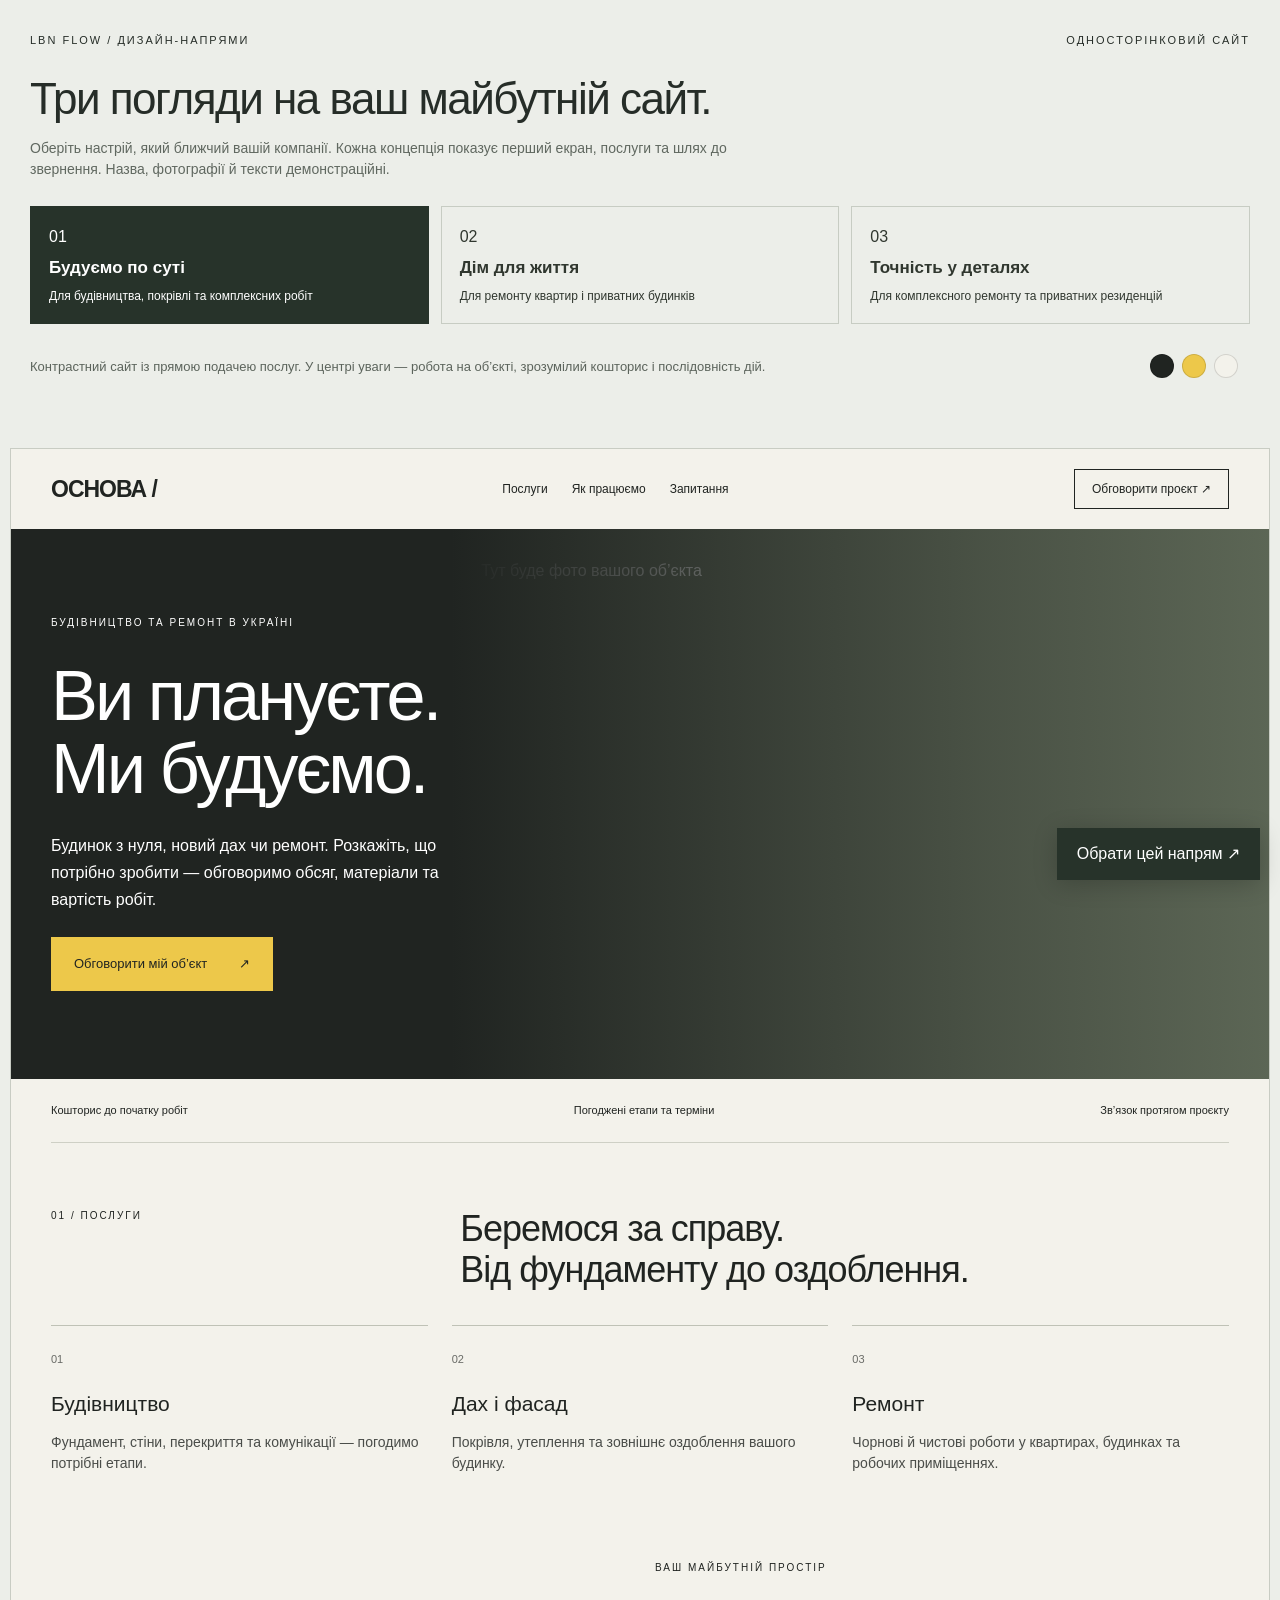
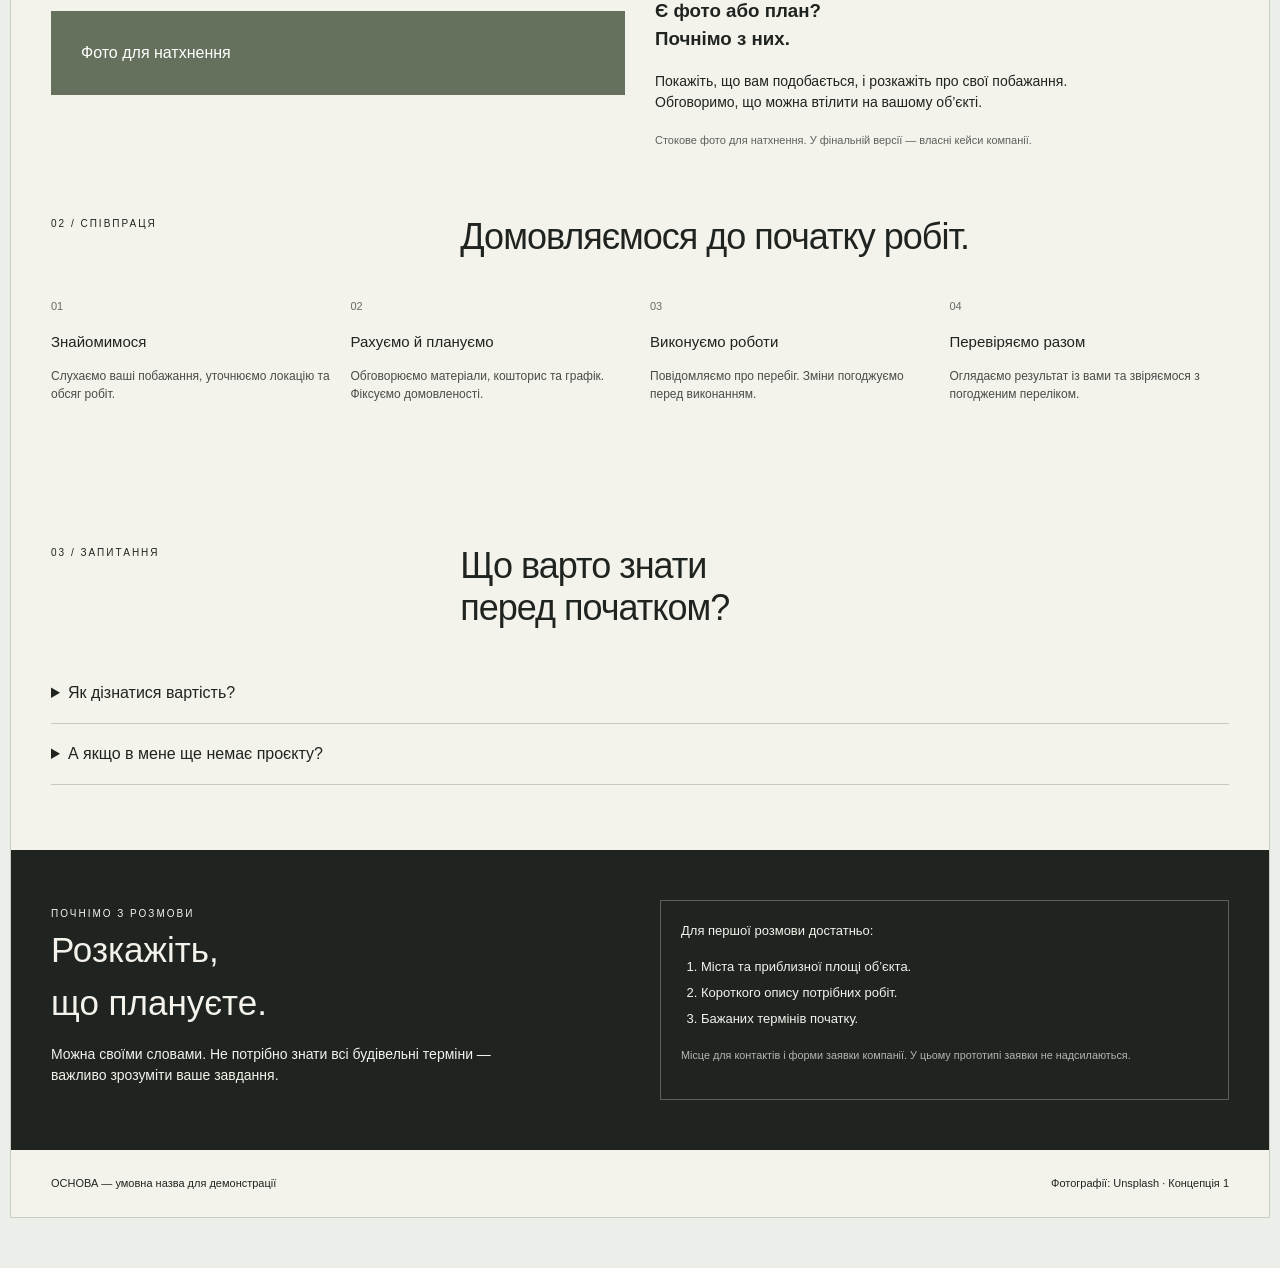
==== construction-ua/concepts.html @ 75f7f76c "Add three client-facing interactive construction landing concepts" ====
<!doctype html><html lang="uk"><head><meta charset="utf-8"><meta name="viewport" content="width=device-width,initial-scale=1"><meta name="robots" content="noindex,nofollow"><title>Три концепції будівельного сайту — LBN Flow</title><style>*{box-sizing:border-box}body{margin:0;font:16px/1.5 Arial,sans-serif;color:#262d28;background:#eceee9}button,input,textarea{font:inherit}button,a{touch-action:manipulation}a{color:inherit;text-decoration:none}button{cursor:pointer}button:focus-visible,a:focus-visible,summary:focus-visible{outline:3px solid #b18b27;outline-offset:5px}[hidden]{display:none!important}.studio{max-width:1320px;margin:auto;padding:32px 30px 24px}.studio-top{display:flex;justify-content:space-between;font-size:11px;letter-spacing:2px;text-transform:uppercase}.studio h1{font-size:clamp(28px,4vw,44px);line-height:1.15;letter-spacing:-1.5px;margin:25px 0 12px;font-weight:500}.studio>p{max-width:700px;color:#606860;font-size:14px}.tabs{display:grid;grid-template-columns:repeat(3,1fr);gap:12px;margin-top:26px}.tabs button{text-align:left;border:1px solid #c7ccc3;background:transparent;padding:18px;color:#30372f}.tabs button[aria-pressed=true]{background:#27332a;color:white;border-color:#27332a}.tabs strong{display:block;margin:6px 0;font-size:17px}.tabs small{display:block;font-size:12px}.concept-info{display:grid;grid-template-columns:1fr 100px;align-items:center;gap:25px;margin:20px 0;font-size:13px;color:#5c645c}.swatches{display:flex;gap:8px}.swatches i{width:24px;height:24px;border-radius:50%;border:1px solid #0002}.viewer{margin:0 auto 50px;max-width:1260px;border:1px solid #c8ccc3}.site{--bg:#f3f2eb;--fg:#202421;--ac:#edc84a;background:var(--bg);color:var(--fg)}.site.warm{--bg:#f4efe6;--fg:#292d28;--ac:#746e50}.site.premium{--bg:#eae7df;--fg:#333b36;--ac:#93816b}.inner{width:calc(100% - 80px);margin:auto}.nav{min-height:80px;display:flex;justify-content:space-between;align-items:center;gap:20px}.brand{font-weight:800;font-size:23px;letter-spacing:-1px}.nav-links{display:flex;gap:24px;font-size:12px}.small-cta{border:1px solid currentColor;padding:10px 17px;font-size:12px}.hero{position:relative;overflow:hidden;min-height:550px}.hero img{width:100%;height:100%;object-fit:cover}.photo{background:#65705d}.hero-image{position:absolute;inset:0}.hero-content{position:relative;z-index:1;padding:80px 0}.label{font-size:10px;letter-spacing:2px;text-transform:uppercase}.hero h2{font-size:clamp(42px,5.5vw,76px);line-height:1.04;letter-spacing:-3px;font-weight:500;margin:26px 0}.hero p{font-size:16px;max-width:410px;margin:24px 0;line-height:1.7}.cta{display:inline-flex;align-items:center;justify-content:space-between;gap:32px;padding:17px 23px;font-size:13px;background:var(--ac);color:var(--fg);border:none}.bold .hero{background:#202421;color:white}.bold .hero-image{left:35%}.bold .hero-image:after{content:"";position:absolute;inset:0;background:linear-gradient(90deg,#202421 0%,#20242166 65%,#20242122)}.bold .cta{color:#202421}.bold .hero-content{max-width:620px;margin-left:40px}.warm .hero{display:grid;grid-template-columns:1fr 1fr;gap:35px;margin:20px 40px 40px;min-height:500px}.warm .hero-image{position:relative;grid-column:2;grid-row:1;border-radius:180px 180px 4px 4px;overflow:hidden}.warm .hero-content{grid-column:1;grid-row:1;padding:45px 0}.warm .hero-content.inner{width:100%}.warm .cta{color:white;border-radius:4px}.warm .hero h2{font-family:Georgia,serif;font-weight:400;letter-spacing:-2px}.premium .hero{margin:0 25px;min-height:580px;color:#fff;background:#333b36}.premium .hero-image:after{content:"";position:absolute;inset:0;background:linear-gradient(90deg,#19261ee6,#19261e33)}.premium .hero-content{padding-top:105px}.premium .hero h2{font-family:Georgia,serif;font-weight:400;font-size:clamp(40px,5vw,66px);letter-spacing:-2px}.premium .cta{background:#ede9df;color:#333b36}.trust{display:flex;gap:25px;justify-content:space-between;font-size:11px;padding:23px 0;border-bottom:1px solid #83897955}.section{padding:65px 0}.section-head{display:grid;grid-template-columns:1fr 2fr;gap:25px;margin-bottom:35px}.section h3{font-size:36px;font-weight:500;line-height:1.15;letter-spacing:-1px;margin:0}.warm .section h3,.premium .section h3{font-family:Georgia,serif}.cards{display:grid;grid-template-columns:repeat(3,1fr);gap:24px}.card{border-top:1px solid #83897977;padding-top:20px}.card small{font-size:11px;opacity:.65}.card h4{font-weight:500;font-size:21px;margin:18px 0 12px}.card p{font-size:14px;opacity:.8;margin:0}.warm .card{background:#e8e4d9;border:none;padding:24px;border-radius:6px}.work{display:grid;grid-template-columns:1fr 1fr;gap:30px;align-items:center;padding-top:15px}.work img{width:100%;height:310px;object-fit:cover}.work p{font-size:14px;max-width:420px}.work small{font-size:11px;opacity:.7}.steps{display:grid;grid-template-columns:repeat(4,1fr);gap:20px;margin-top:35px}.steps h4{font-size:15px;font-weight:500;margin:14px 0}.steps p{font-size:12px;opacity:.8}.step-num{font-size:11px;opacity:.65}details{border-bottom:1px solid #83897966;padding:18px 0}summary{cursor:pointer;font-size:16px}details p{font-size:14px;max-width:760px}.contact{background:var(--fg);color:var(--bg);padding:50px 40px;display:grid;grid-template-columns:1fr 1fr;gap:40px}.contact h3{font-size:35px;margin:0 0 15px;font-weight:500}.contact p{font-size:14px;max-width:450px}.brief{padding:20px;border:1px solid #ffffff44;font-size:13px}.brief ol{padding-left:20px;line-height:2}.brief small{opacity:.7}.foot{padding:25px 0;display:flex;justify-content:space-between;font-size:11px}.chosen{position:fixed;bottom:20px;right:20px;background:#27332a;color:white;border:0;padding:14px 20px;box-shadow:0 4px 24px #0003;z-index:4}.selection-status{padding:0 30px 15px;margin:auto;max-width:1320px;font-size:13px}.fallback-label{display:none;padding:30px;color:white}.photo.failed .fallback-label{display:block}.photo.failed img{display:none}@media(max-width:700px){.studio{padding:22px 18px}.tabs{grid-template-columns:1fr}.tabs button{padding:12px 15px}.tabs small{display:none}.concept-info{grid-template-columns:1fr}.viewer{margin:0 10px 90px}.inner{width:calc(100% - 36px)}.nav{min-height:68px}.nav-links{display:none}.small-cta{font-size:10px;padding:8px}.hero{min-height:520px}.hero h2{font-size:46px;letter-spacing:-2px}.hero-content{padding:55px 0}.bold .hero-content{margin-left:18px;max-width:calc(100% - 36px)}.bold .hero-image{left:0}.bold .hero-image:after{background:#202421b8}.warm .hero{display:flex;flex-direction:column;margin:15px 18px 25px;gap:15px}.warm .hero-content{padding:20px 0}.warm .hero-image{height:300px;order:2;border-radius:100px 100px 4px 4px}.premium .hero{margin:0 10px;min-height:530px}.premium .hero-content{padding:65px 0}.premium .hero h2{font-size:43px}.trust{flex-wrap:wrap;gap:12px}.section{padding:45px 0}.section-head{grid-template-columns:1fr;gap:15px}.section h3{font-size:31px}.cards{grid-template-columns:1fr}.work{grid-template-columns:1fr}.work img{height:240px}.steps{grid-template-columns:1fr 1fr}.contact{grid-template-columns:1fr;padding:35px 18px;gap:18px}.foot{gap:12px;flex-direction:column}.chosen{font-size:12px;bottom:12px;right:12px}}@media(prefers-reduced-motion:no-preference){html{scroll-behavior:smooth}}</style></head><body><header class="studio"><div class="studio-top"><span>LBN FLOW / Дизайн-напрями</span><span>Односторінковий сайт</span></div><h1>Три погляди на ваш майбутній сайт.</h1><p>Оберіть настрій, який ближчий вашій компанії. Кожна концепція показує перший екран, послуги та шлях до звернення. Назва, фотографії й тексти демонстраційні.</p><div class="tabs" role="group" aria-label="Вибір дизайн-концепції"><button type="button" data-concept="bold" aria-controls="concept-bold" aria-pressed="true"><span>01</span><strong>Будуємо по суті</strong><small>Для будівництва, покрівлі та комплексних робіт</small></button><button type="button" data-concept="warm" aria-controls="concept-warm" aria-pressed="false"><span>02</span><strong>Дім для життя</strong><small>Для ремонту квартир і приватних будинків</small></button><button type="button" data-concept="premium" aria-controls="concept-premium" aria-pressed="false"><span>03</span><strong>Точність у деталях</strong><small>Для комплексного ремонту та приватних резиденцій</small></button></div><div class="concept-info"><p id="direction">Контрастний сайт із прямою подачею послуг. У центрі уваги — робота на об’єкті, зрозумілий кошторис і послідовність дій.</p><div class="swatches" id="swatches" aria-label="Кольорова палітра"><i style="background:#202421" title="#202421"></i><i style="background:#edc84a" title="#edc84a"></i><i style="background:#f3f2eb" title="#f3f2eb"></i></div></div></header><p id="selection-status" class="selection-status" role="status"></p><main class="viewer"><article class="site bold" id="concept-bold"  aria-label="Будуємо по суті">
<div class="inner nav"><a href="#concept-bold" class="brand">ОСНОВА<span aria-hidden="true"> /</span></a><nav class="nav-links" aria-label="Розділи концепції 1"><a href="#bold-services">Послуги</a><a href="#bold-approach">Як працюємо</a><a href="#bold-faq">Запитання</a></nav><a class="small-cta" href="#bold-contact">Обговорити проєкт ↗</a></div>
<div class="hero"><div class="hero-image photo"><img src="https://images.unsplash.com/photo-1504307651254-35680f356dfd?auto=format&amp;fit=crop&amp;w=1500&amp;q=85" alt="Будівельні роботи на об’єкті" fetchpriority="high" width="1500" height="1000"><span class="fallback-label">Тут буде фото вашого об’єкта</span></div><div class="hero-content inner"><span class="label">Будівництво та ремонт в Україні</span><h2>Ви плануєте.<br>Ми будуємо.</h2><p>Будинок з нуля, новий дах чи ремонт. Розкажіть, що потрібно зробити — обговоримо обсяг, матеріали та вартість робіт.</p><a class="cta" href="#bold-contact">Обговорити мій об’єкт <span>↗</span></a></div></div>
<div class="inner"><div class="trust"><span>Кошторис до початку робіт</span><span>Погоджені етапи та терміни</span><span>Зв’язок протягом проєкту</span></div>
<section class="section" id="bold-services"><div class="section-head"><span class="label">01 / Послуги</span><h3>Беремося за справу.<br>Від фундаменту до оздоблення.</h3></div><div class="cards"><article class="card"><small>01</small><h4>Будівництво</h4><p>Фундамент, стіни, перекриття та комунікації — погодимо потрібні етапи.</p></article><article class="card"><small>02</small><h4>Дах і фасад</h4><p>Покрівля, утеплення та зовнішнє оздоблення вашого будинку.</p></article><article class="card"><small>03</small><h4>Ремонт</h4><p>Чорнові й чистові роботи у квартирах, будинках та робочих приміщеннях.</p></article></div></section>
<div class="work"><div class="photo"><img loading="lazy" src="https://images.unsplash.com/photo-1600210492486-724fe5c67fb0?auto=format&amp;fit=crop&amp;w=900&amp;q=80" width="900" height="600" alt="Приклад житлового простору для натхнення"><span class="fallback-label">Фото для натхнення</span></div><div><span class="label">Ваш майбутній простір</span><h3>Є фото або план?<br>Почнімо з них.</h3><p>Покажіть, що вам подобається, і розкажіть про свої побажання. Обговоримо, що можна втілити на вашому об’єкті.</p><small>Стокове фото для натхнення. У фінальній версії — власні кейси компанії.</small></div></div>
<section class="section" id="bold-approach"><div class="section-head"><span class="label">02 / Співпраця</span><h3>Домовляємося до початку робіт.</h3></div><div class="steps"><div><span class="step-num">01</span><h4>Знайомимося</h4><p>Слухаємо ваші побажання, уточнюємо локацію та обсяг робіт.</p></div><div><span class="step-num">02</span><h4>Рахуємо й плануємо</h4><p>Обговорюємо матеріали, кошторис та графік. Фіксуємо домовленості.</p></div><div><span class="step-num">03</span><h4>Виконуємо роботи</h4><p>Повідомляємо про перебіг. Зміни погоджуємо перед виконанням.</p></div><div><span class="step-num">04</span><h4>Перевіряємо разом</h4><p>Оглядаємо результат із вами та звіряємося з погодженим переліком.</p></div></div></section>
<section class="section" id="bold-faq"><div class="section-head"><span class="label">03 / Запитання</span><h3>Що варто знати<br>перед початком?</h3></div><details><summary>Як дізнатися вартість?</summary><p>Розкажіть про об’єкт, площу та завдання. Уточнимо деталі й підготуємо перелік робіт для розрахунку. Точна вартість залежить від обсягів і матеріалів.</p></details><details><summary>А якщо в мене ще немає проєкту?</summary><p>Почнемо з вашої ідеї. З’ясуємо, які вихідні дані потрібні та які кроки варто зробити до початку робіт.</p></details></section></div>
<section class="contact" id="bold-contact"><div><span class="label">Почнімо з розмови</span><h3>Розкажіть,<br>що плануєте.</h3><p>Можна своїми словами. Не потрібно знати всі будівельні терміни — важливо зрозуміти ваше завдання.</p></div><div class="brief">Для першої розмови достатньо:<ol><li>Міста та приблизної площі об’єкта.</li><li>Короткого опису потрібних робіт.</li><li>Бажаних термінів початку.</li></ol><small>Місце для контактів і форми заявки компанії. У цьому прототипі заявки не надсилаються.</small></div></section><div class="inner foot"><span>ОСНОВА — умовна назва для демонстрації</span><span>Фотографії: Unsplash · Концепція 1</span></div></article><article class="site warm" id="concept-warm" hidden aria-label="Дім для життя">
<div class="inner nav"><a href="#concept-warm" class="brand">ОСНОВА<span aria-hidden="true"> /</span></a><nav class="nav-links" aria-label="Розділи концепції 2"><a href="#warm-services">Послуги</a><a href="#warm-approach">Як працюємо</a><a href="#warm-faq">Запитання</a></nav><a class="small-cta" href="#warm-contact">Обговорити проєкт ↗</a></div>
<div class="hero"><div class="hero-image photo"><img src="https://images.unsplash.com/photo-1600210492486-724fe5c67fb0?auto=format&amp;fit=crop&amp;w=1500&amp;q=85" alt="Світла вітальня з природними матеріалами" loading="lazy" width="1500" height="1000"><span class="fallback-label">Тут буде фото вашого об’єкта</span></div><div class="hero-content inner"><span class="label">Будуємо та оновлюємо ваш дім</span><h2>Вдома має<br>бути добре.</h2><p>Кухня для довгих розмов. Вітальня для всієї родини. Допоможемо зробити ремонт, який підходить саме вашому життю.</p><a class="cta" href="#warm-contact">Розповісти про свій задум <span>↗</span></a></div></div>
<div class="inner"><div class="trust"><span>Кошторис до початку робіт</span><span>Погоджені етапи та терміни</span><span>Зв’язок протягом проєкту</span></div>
<section class="section" id="warm-services"><div class="section-head"><span class="label">01 / Послуги</span><h3>Що хочеться<br>змінити у вас?</h3></div><div class="cards"><article class="card"><small>01</small><h4>Ремонт квартири</h4><p>Від порожніх стін до оздоблення. Разом визначимо, що потрібно вашій оселі.</p></article><article class="card"><small>02</small><h4>Оновлення будинку</h4><p>Зробимо простір зручнішим: від окремої кімнати до комплексного ремонту.</p></article><article class="card"><small>03</small><h4>Оздоблення</h4><p>Стіни, підлога та деталі, які щодня бачите й відчуваєте вдома.</p></article></div></section>
<div class="work"><div class="photo"><img loading="lazy" src="https://images.unsplash.com/photo-1600596542815-ffad4c1539a9?auto=format&amp;fit=crop&amp;w=900&amp;q=80" width="900" height="600" alt="Приклад житлового простору для натхнення"><span class="fallback-label">Фото для натхнення</span></div><div><span class="label">Ваш майбутній простір</span><h3>Дім, у якому<br>зручно саме вам.</h3><p>Покажіть, що вам подобається, і розкажіть про свої побажання. Обговоримо, що можна втілити на вашому об’єкті.</p><small>Стокове фото для натхнення. У фінальній версії — власні кейси компанії.</small></div></div>
<section class="section" id="warm-approach"><div class="section-head"><span class="label">02 / Співпраця</span><h3>Будемо поруч на кожному етапі.</h3></div><div class="steps"><div><span class="step-num">01</span><h4>Знайомимося</h4><p>Слухаємо ваші побажання, уточнюємо локацію та обсяг робіт.</p></div><div><span class="step-num">02</span><h4>Рахуємо й плануємо</h4><p>Обговорюємо матеріали, кошторис та графік. Фіксуємо домовленості.</p></div><div><span class="step-num">03</span><h4>Виконуємо роботи</h4><p>Повідомляємо про перебіг. Зміни погоджуємо перед виконанням.</p></div><div><span class="step-num">04</span><h4>Перевіряємо разом</h4><p>Оглядаємо результат із вами та звіряємося з погодженим переліком.</p></div></div></section>
<section class="section" id="warm-faq"><div class="section-head"><span class="label">03 / Запитання</span><h3>Що варто знати<br>перед початком?</h3></div><details><summary>Як дізнатися вартість?</summary><p>Розкажіть про об’єкт, площу та завдання. Уточнимо деталі й підготуємо перелік робіт для розрахунку. Точна вартість залежить від обсягів і матеріалів.</p></details><details><summary>А якщо в мене ще немає проєкту?</summary><p>Почнемо з вашої ідеї. З’ясуємо, які вихідні дані потрібні та які кроки варто зробити до початку робіт.</p></details></section></div>
<section class="contact" id="warm-contact"><div><span class="label">Почнімо з розмови</span><h3>Розкажіть,<br>що плануєте.</h3><p>Можна своїми словами. Не потрібно знати всі будівельні терміни — важливо зрозуміти ваше завдання.</p></div><div class="brief">Для першої розмови достатньо:<ol><li>Міста та приблизної площі об’єкта.</li><li>Короткого опису потрібних робіт.</li><li>Бажаних термінів початку.</li></ol><small>Місце для контактів і форми заявки компанії. У цьому прототипі заявки не надсилаються.</small></div></section><div class="inner foot"><span>ОСНОВА — умовна назва для демонстрації</span><span>Фотографії: Unsplash · Концепція 2</span></div></article><article class="site premium" id="concept-premium" hidden aria-label="Точність у деталях">
<div class="inner nav"><a href="#concept-premium" class="brand">ОСНОВА<span aria-hidden="true"> /</span></a><nav class="nav-links" aria-label="Розділи концепції 3"><a href="#premium-services">Послуги</a><a href="#premium-approach">Як працюємо</a><a href="#premium-faq">Запитання</a></nav><a class="small-cta" href="#premium-contact">Обговорити проєкт ↗</a></div>
<div class="hero"><div class="hero-image photo"><img src="https://images.unsplash.com/photo-1600596542815-ffad4c1539a9?auto=format&amp;fit=crop&amp;w=1500&amp;q=85" alt="Сучасний приватний будинок із великими вікнами" loading="lazy" width="1500" height="1000"><span class="fallback-label">Тут буде фото вашого об’єкта</span></div><div class="hero-content inner"><span class="label">Будівництво · Ремонт · Реалізація</span><h2>Продумано.<br>До останньої деталі.</h2><p>Втілюємо ваш проєкт у матеріалах, пропорціях і деталях. Починаємо з уважної розмови та чіткого плану виконання.</p><a class="cta" href="#premium-contact">Обговорити реалізацію <span>↗</span></a></div></div>
<div class="inner"><div class="trust"><span>Кошторис до початку робіт</span><span>Погоджені етапи та терміни</span><span>Зв’язок протягом проєкту</span></div>
<section class="section" id="premium-services"><div class="section-head"><span class="label">01 / Послуги</span><h3>Від креслення<br>до вашого простору.</h3></div><div class="cards"><article class="card"><small>01</small><h4>Приватні будинки</h4><p>Реалізація проєкту з погодженими етапами та вимогами до виконання.</p></article><article class="card"><small>02</small><h4>Комплексний ремонт</h4><p>Інженерні й оздоблювальні роботи як частини одного продуманого плану.</p></article><article class="card"><small>03</small><h4>Робота з деталями</h4><p>Примикання, фактури й монтаж — приділяємо увагу тому, що формує результат.</p></article></div></section>
<div class="work"><div class="photo"><img loading="lazy" src="https://images.unsplash.com/photo-1600210492486-724fe5c67fb0?auto=format&amp;fit=crop&amp;w=900&amp;q=80" width="900" height="600" alt="Приклад житлового простору для натхнення"><span class="fallback-label">Фото для натхнення</span></div><div><span class="label">Ваш майбутній простір</span><h3>Важливий не лише вигляд.<br>А й виконання.</h3><p>Покажіть, що вам подобається, і розкажіть про свої побажання. Обговоримо, що можна втілити на вашому об’єкті.</p><small>Стокове фото для натхнення. У фінальній версії — власні кейси компанії.</small></div></div>
<section class="section" id="premium-approach"><div class="section-head"><span class="label">02 / Співпраця</span><h3>Якість — у тому, як виконана робота.</h3></div><div class="steps"><div><span class="step-num">01</span><h4>Знайомимося</h4><p>Слухаємо ваші побажання, уточнюємо локацію та обсяг робіт.</p></div><div><span class="step-num">02</span><h4>Рахуємо й плануємо</h4><p>Обговорюємо матеріали, кошторис та графік. Фіксуємо домовленості.</p></div><div><span class="step-num">03</span><h4>Виконуємо роботи</h4><p>Повідомляємо про перебіг. Зміни погоджуємо перед виконанням.</p></div><div><span class="step-num">04</span><h4>Перевіряємо разом</h4><p>Оглядаємо результат із вами та звіряємося з погодженим переліком.</p></div></div></section>
<section class="section" id="premium-faq"><div class="section-head"><span class="label">03 / Запитання</span><h3>Що варто знати<br>перед початком?</h3></div><details><summary>Як дізнатися вартість?</summary><p>Розкажіть про об’єкт, площу та завдання. Уточнимо деталі й підготуємо перелік робіт для розрахунку. Точна вартість залежить від обсягів і матеріалів.</p></details><details><summary>А якщо в мене ще немає проєкту?</summary><p>Почнемо з вашої ідеї. З’ясуємо, які вихідні дані потрібні та які кроки варто зробити до початку робіт.</p></details></section></div>
<section class="contact" id="premium-contact"><div><span class="label">Почнімо з розмови</span><h3>Розкажіть,<br>що плануєте.</h3><p>Можна своїми словами. Не потрібно знати всі будівельні терміни — важливо зрозуміти ваше завдання.</p></div><div class="brief">Для першої розмови достатньо:<ol><li>Міста та приблизної площі об’єкта.</li><li>Короткого опису потрібних робіт.</li><li>Бажаних термінів початку.</li></ol><small>Місце для контактів і форми заявки компанії. У цьому прототипі заявки не надсилаються.</small></div></section><div class="inner foot"><span>ОСНОВА — умовна назва для демонстрації</span><span>Фотографії: Unsplash · Концепція 3</span></div></article></main><button type="button" id="choose" class="chosen">Обрати цей напрям ↗</button><noscript><p>Увімкніть JavaScript, щоб переглянути всі три напрями. Без нього доступний перший.</p></noscript><script>const concepts=[{"id":"bold","name":"Будуємо по суті","kind":"Для будівництва, покрівлі та комплексних робіт","desc":"Контрастний сайт із прямою подачею послуг. У центрі уваги — робота на об’єкті, зрозумілий кошторис і послідовність дій.","label":"Будівництво та ремонт в Україні","title":"Ви плануєте.<br>Ми будуємо.","copy":"Будинок з нуля, новий дах чи ремонт. Розкажіть, що потрібно зробити — обговоримо обсяг, матеріали та вартість робіт.","cta":"Обговорити мій об’єкт","photo":"photo-1504307651254-35680f356dfd","alt":"Будівельні роботи на об’єкті","section":"Беремося за справу.<br>Від фундаменту до оздоблення.","why":"Домовляємося до початку робіт.","colors":["#202421","#edc84a","#f3f2eb"],"cards":[["Будівництво","Фундамент, стіни, перекриття та комунікації — погодимо потрібні етапи."],["Дах і фасад","Покрівля, утеплення та зовнішнє оздоблення вашого будинку."],["Ремонт","Чорнові й чистові роботи у квартирах, будинках та робочих приміщеннях."]]},{"id":"warm","name":"Дім для життя","kind":"Для ремонту квартир і приватних будинків","desc":"Теплий, відкритий стиль. Допомагає почати розмову з людьми, які хочуть зробити ремонт і поки не знають, з чого почати.","label":"Будуємо та оновлюємо ваш дім","title":"Вдома має<br>бути добре.","copy":"Кухня для довгих розмов. Вітальня для всієї родини. Допоможемо зробити ремонт, який підходить саме вашому життю.","cta":"Розповісти про свій задум","photo":"photo-1600210492486-724fe5c67fb0","alt":"Світла вітальня з природними матеріалами","section":"Що хочеться<br>змінити у вас?","why":"Будемо поруч на кожному етапі.","colors":["#f4efe6","#746e50","#292d28"],"cards":[["Ремонт квартири","Від порожніх стін до оздоблення. Разом визначимо, що потрібно вашій оселі."],["Оновлення будинку","Зробимо простір зручнішим: від окремої кімнати до комплексного ремонту."],["Оздоблення","Стіни, підлога та деталі, які щодня бачите й відчуваєте вдома."]]},{"id":"premium","name":"Точність у деталях","kind":"Для комплексного ремонту та приватних резиденцій","desc":"Стриманий стиль із великою типографікою та акцентом на фотографіях. Потребує якісних знімків власних об’єктів і детального портфоліо.","label":"Будівництво · Ремонт · Реалізація","title":"Продумано.<br>До останньої деталі.","copy":"Втілюємо ваш проєкт у матеріалах, пропорціях і деталях. Починаємо з уважної розмови та чіткого плану виконання.","cta":"Обговорити реалізацію","photo":"photo-1600596542815-ffad4c1539a9","alt":"Сучасний приватний будинок із великими вікнами","section":"Від креслення<br>до вашого простору.","why":"Якість — у тому, як виконана робота.","colors":["#eae7df","#333b36","#93816b"],"cards":[["Приватні будинки","Реалізація проєкту з погодженими етапами та вимогами до виконання."],["Комплексний ремонт","Інженерні й оздоблювальні роботи як частини одного продуманого плану."],["Робота з деталями","Примикання, фактури й монтаж — приділяємо увагу тому, що формує результат."]]}];let active='bold';const buttons=document.querySelectorAll('[data-concept]');function show(id){const c=concepts.find(c=>c.id===id);if(!c)return;active=id;document.querySelectorAll('.site').forEach(el=>el.hidden=el.id!=='concept-'+id);buttons.forEach(b=>b.setAttribute('aria-pressed',String(b.dataset.concept===id)));document.querySelector('#direction').textContent=c.desc;document.querySelector('#swatches').replaceChildren(...c.colors.map(color=>{const el=document.createElement('i');el.style.background=color;el.title=color;return el}));document.querySelector('#selection-status').textContent='';}buttons.forEach(b=>b.addEventListener('click',()=>{show(b.dataset.concept);history.replaceState(null,'','#view-'+active)}));if(location.hash.startsWith('#view-'))show(location.hash.slice(6));document.querySelector('#choose').addEventListener('click',async()=>{const c=concepts.find(c=>c.id===active);const message='Мені ближча концепція «'+c.name+'». Давайте розвивати цей напрям.';const status=document.querySelector('#selection-status');try{await navigator.clipboard.writeText(message);status.textContent='Скопійовано: '+message+' Надішліть це повідомлення дизайнеру.'}catch{status.textContent=message+' Скопіюйте й надішліть це повідомлення дизайнеру.'}status.scrollIntoView({block:'center'});});document.querySelectorAll('.photo img').forEach(img=>{const fail=()=>img.parentElement.classList.add('failed');img.addEventListener('error',fail);if(img.complete&&!img.naturalWidth)fail()});</script></body></html>
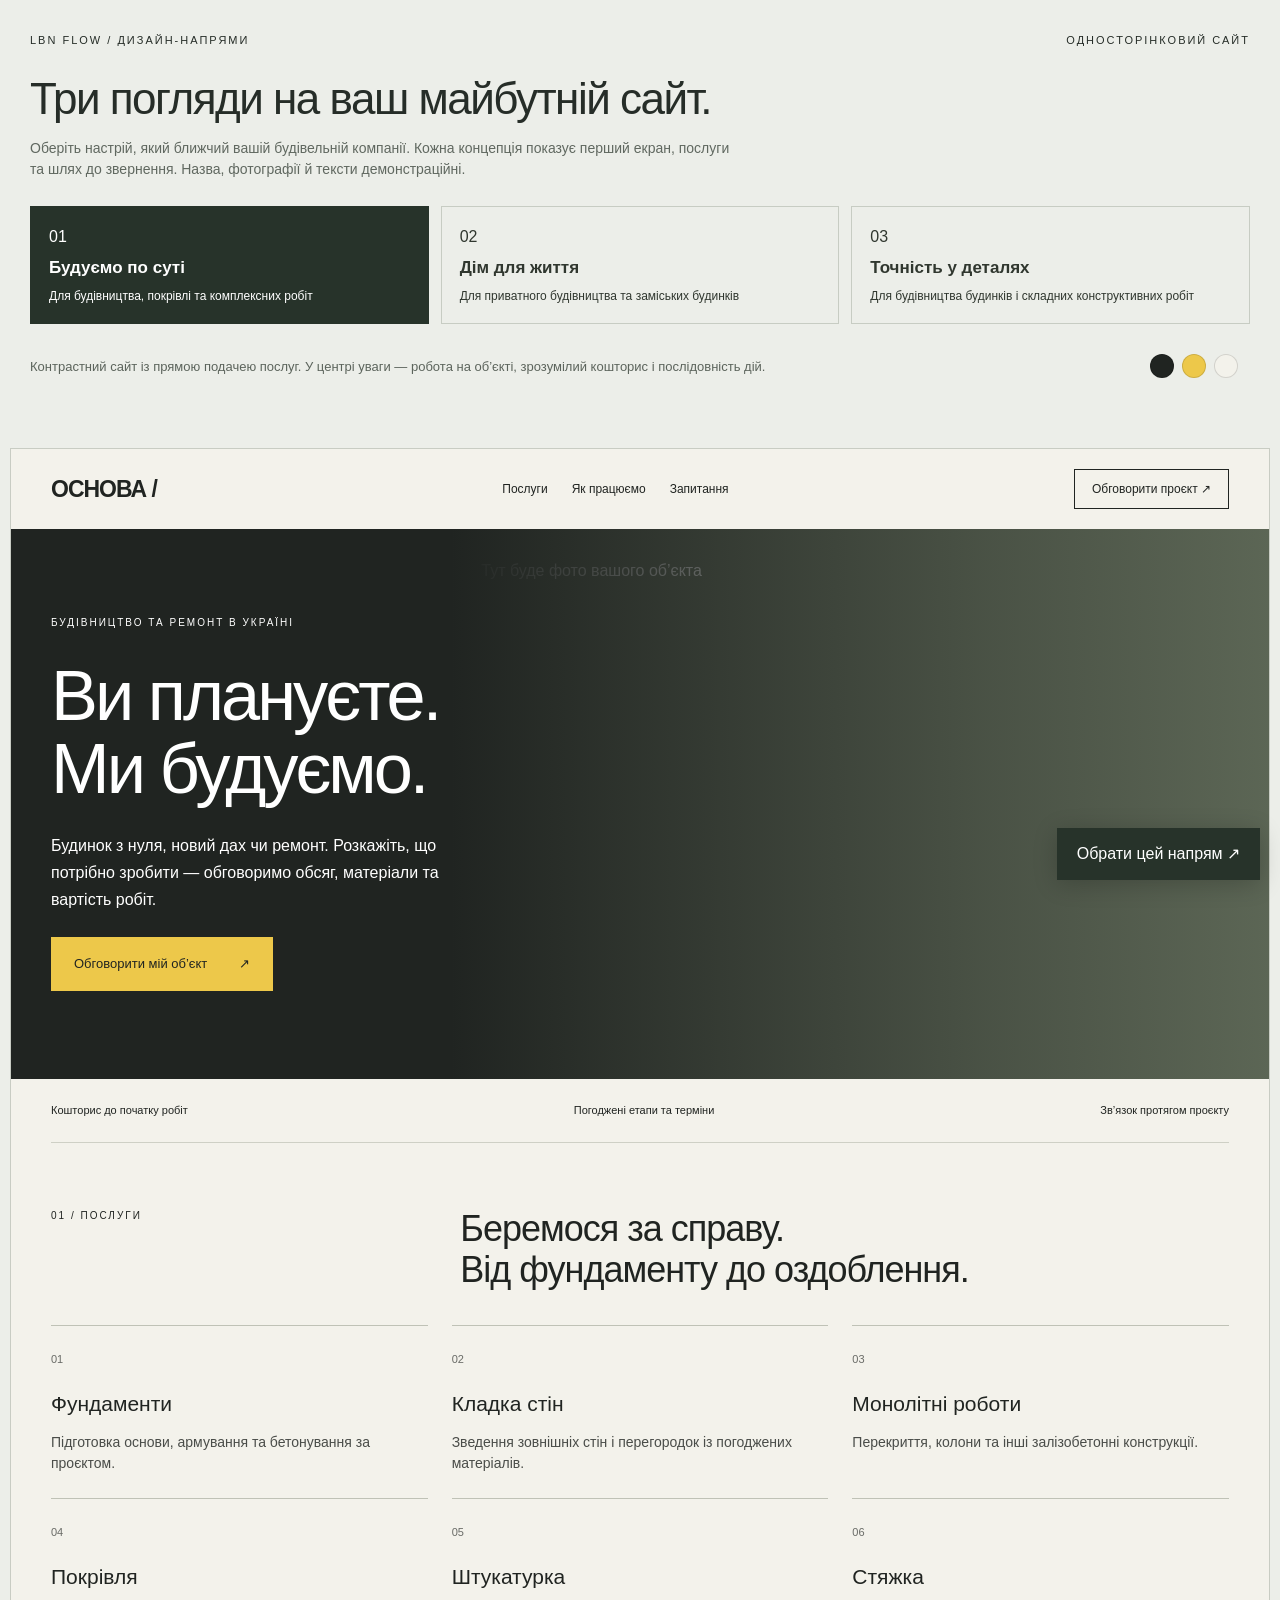
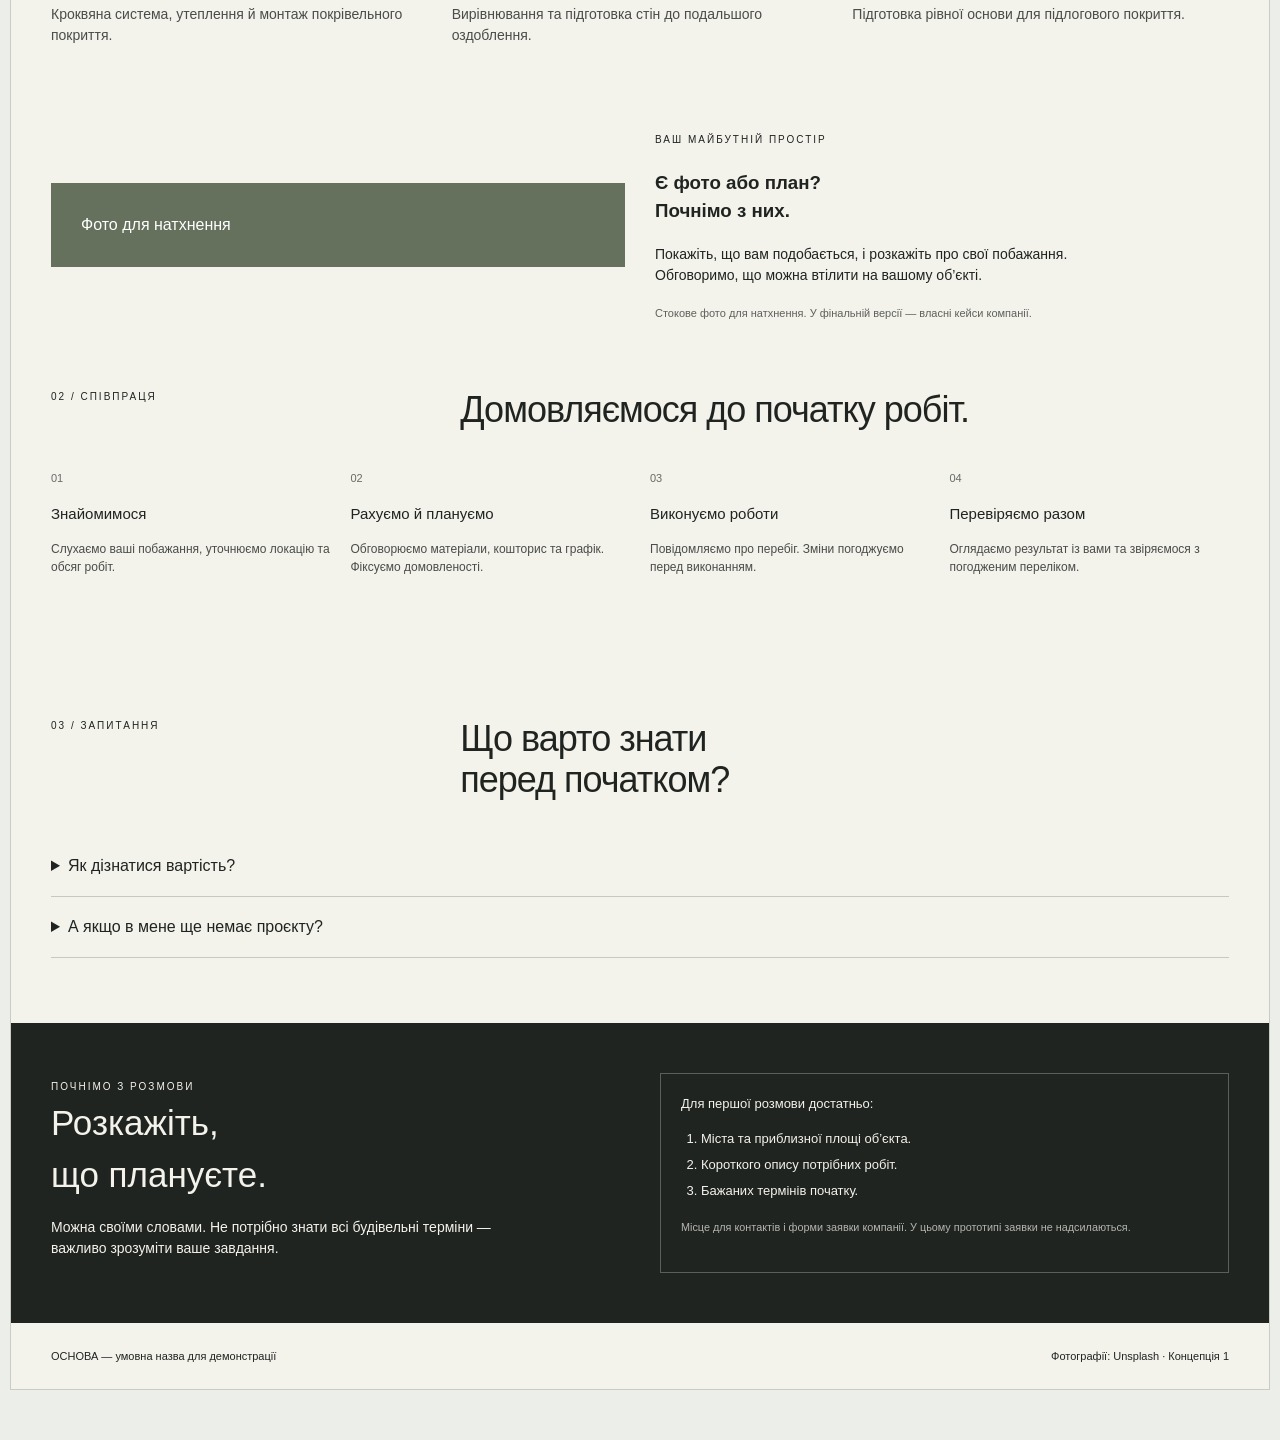
==== commit 7fd7d36f: "Align client concepts with StroyTeam screenshot and six construction services" ====
--- a/construction-ua/concepts.html
+++ b/construction-ua/concepts.html
@@ -1,25 +1,25 @@
-<!doctype html><html lang="uk"><head><meta charset="utf-8"><meta name="viewport" content="width=device-width,initial-scale=1"><meta name="robots" content="noindex,nofollow"><title>Три концепції будівельного сайту — LBN Flow</title><style>*{box-sizing:border-box}body{margin:0;font:16px/1.5 Arial,sans-serif;color:#262d28;background:#eceee9}button,input,textarea{font:inherit}button,a{touch-action:manipulation}a{color:inherit;text-decoration:none}button{cursor:pointer}button:focus-visible,a:focus-visible,summary:focus-visible{outline:3px solid #b18b27;outline-offset:5px}[hidden]{display:none!important}.studio{max-width:1320px;margin:auto;padding:32px 30px 24px}.studio-top{display:flex;justify-content:space-between;font-size:11px;letter-spacing:2px;text-transform:uppercase}.studio h1{font-size:clamp(28px,4vw,44px);line-height:1.15;letter-spacing:-1.5px;margin:25px 0 12px;font-weight:500}.studio>p{max-width:700px;color:#606860;font-size:14px}.tabs{display:grid;grid-template-columns:repeat(3,1fr);gap:12px;margin-top:26px}.tabs button{text-align:left;border:1px solid #c7ccc3;background:transparent;padding:18px;color:#30372f}.tabs button[aria-pressed=true]{background:#27332a;color:white;border-color:#27332a}.tabs strong{display:block;margin:6px 0;font-size:17px}.tabs small{display:block;font-size:12px}.concept-info{display:grid;grid-template-columns:1fr 100px;align-items:center;gap:25px;margin:20px 0;font-size:13px;color:#5c645c}.swatches{display:flex;gap:8px}.swatches i{width:24px;height:24px;border-radius:50%;border:1px solid #0002}.viewer{margin:0 auto 50px;max-width:1260px;border:1px solid #c8ccc3}.site{--bg:#f3f2eb;--fg:#202421;--ac:#edc84a;background:var(--bg);color:var(--fg)}.site.warm{--bg:#f4efe6;--fg:#292d28;--ac:#746e50}.site.premium{--bg:#eae7df;--fg:#333b36;--ac:#93816b}.inner{width:calc(100% - 80px);margin:auto}.nav{min-height:80px;display:flex;justify-content:space-between;align-items:center;gap:20px}.brand{font-weight:800;font-size:23px;letter-spacing:-1px}.nav-links{display:flex;gap:24px;font-size:12px}.small-cta{border:1px solid currentColor;padding:10px 17px;font-size:12px}.hero{position:relative;overflow:hidden;min-height:550px}.hero img{width:100%;height:100%;object-fit:cover}.photo{background:#65705d}.hero-image{position:absolute;inset:0}.hero-content{position:relative;z-index:1;padding:80px 0}.label{font-size:10px;letter-spacing:2px;text-transform:uppercase}.hero h2{font-size:clamp(42px,5.5vw,76px);line-height:1.04;letter-spacing:-3px;font-weight:500;margin:26px 0}.hero p{font-size:16px;max-width:410px;margin:24px 0;line-height:1.7}.cta{display:inline-flex;align-items:center;justify-content:space-between;gap:32px;padding:17px 23px;font-size:13px;background:var(--ac);color:var(--fg);border:none}.bold .hero{background:#202421;color:white}.bold .hero-image{left:35%}.bold .hero-image:after{content:"";position:absolute;inset:0;background:linear-gradient(90deg,#202421 0%,#20242166 65%,#20242122)}.bold .cta{color:#202421}.bold .hero-content{max-width:620px;margin-left:40px}.warm .hero{display:grid;grid-template-columns:1fr 1fr;gap:35px;margin:20px 40px 40px;min-height:500px}.warm .hero-image{position:relative;grid-column:2;grid-row:1;border-radius:180px 180px 4px 4px;overflow:hidden}.warm .hero-content{grid-column:1;grid-row:1;padding:45px 0}.warm .hero-content.inner{width:100%}.warm .cta{color:white;border-radius:4px}.warm .hero h2{font-family:Georgia,serif;font-weight:400;letter-spacing:-2px}.premium .hero{margin:0 25px;min-height:580px;color:#fff;background:#333b36}.premium .hero-image:after{content:"";position:absolute;inset:0;background:linear-gradient(90deg,#19261ee6,#19261e33)}.premium .hero-content{padding-top:105px}.premium .hero h2{font-family:Georgia,serif;font-weight:400;font-size:clamp(40px,5vw,66px);letter-spacing:-2px}.premium .cta{background:#ede9df;color:#333b36}.trust{display:flex;gap:25px;justify-content:space-between;font-size:11px;padding:23px 0;border-bottom:1px solid #83897955}.section{padding:65px 0}.section-head{display:grid;grid-template-columns:1fr 2fr;gap:25px;margin-bottom:35px}.section h3{font-size:36px;font-weight:500;line-height:1.15;letter-spacing:-1px;margin:0}.warm .section h3,.premium .section h3{font-family:Georgia,serif}.cards{display:grid;grid-template-columns:repeat(3,1fr);gap:24px}.card{border-top:1px solid #83897977;padding-top:20px}.card small{font-size:11px;opacity:.65}.card h4{font-weight:500;font-size:21px;margin:18px 0 12px}.card p{font-size:14px;opacity:.8;margin:0}.warm .card{background:#e8e4d9;border:none;padding:24px;border-radius:6px}.work{display:grid;grid-template-columns:1fr 1fr;gap:30px;align-items:center;padding-top:15px}.work img{width:100%;height:310px;object-fit:cover}.work p{font-size:14px;max-width:420px}.work small{font-size:11px;opacity:.7}.steps{display:grid;grid-template-columns:repeat(4,1fr);gap:20px;margin-top:35px}.steps h4{font-size:15px;font-weight:500;margin:14px 0}.steps p{font-size:12px;opacity:.8}.step-num{font-size:11px;opacity:.65}details{border-bottom:1px solid #83897966;padding:18px 0}summary{cursor:pointer;font-size:16px}details p{font-size:14px;max-width:760px}.contact{background:var(--fg);color:var(--bg);padding:50px 40px;display:grid;grid-template-columns:1fr 1fr;gap:40px}.contact h3{font-size:35px;margin:0 0 15px;font-weight:500}.contact p{font-size:14px;max-width:450px}.brief{padding:20px;border:1px solid #ffffff44;font-size:13px}.brief ol{padding-left:20px;line-height:2}.brief small{opacity:.7}.foot{padding:25px 0;display:flex;justify-content:space-between;font-size:11px}.chosen{position:fixed;bottom:20px;right:20px;background:#27332a;color:white;border:0;padding:14px 20px;box-shadow:0 4px 24px #0003;z-index:4}.selection-status{padding:0 30px 15px;margin:auto;max-width:1320px;font-size:13px}.fallback-label{display:none;padding:30px;color:white}.photo.failed .fallback-label{display:block}.photo.failed img{display:none}@media(max-width:700px){.studio{padding:22px 18px}.tabs{grid-template-columns:1fr}.tabs button{padding:12px 15px}.tabs small{display:none}.concept-info{grid-template-columns:1fr}.viewer{margin:0 10px 90px}.inner{width:calc(100% - 36px)}.nav{min-height:68px}.nav-links{display:none}.small-cta{font-size:10px;padding:8px}.hero{min-height:520px}.hero h2{font-size:46px;letter-spacing:-2px}.hero-content{padding:55px 0}.bold .hero-content{margin-left:18px;max-width:calc(100% - 36px)}.bold .hero-image{left:0}.bold .hero-image:after{background:#202421b8}.warm .hero{display:flex;flex-direction:column;margin:15px 18px 25px;gap:15px}.warm .hero-content{padding:20px 0}.warm .hero-image{height:300px;order:2;border-radius:100px 100px 4px 4px}.premium .hero{margin:0 10px;min-height:530px}.premium .hero-content{padding:65px 0}.premium .hero h2{font-size:43px}.trust{flex-wrap:wrap;gap:12px}.section{padding:45px 0}.section-head{grid-template-columns:1fr;gap:15px}.section h3{font-size:31px}.cards{grid-template-columns:1fr}.work{grid-template-columns:1fr}.work img{height:240px}.steps{grid-template-columns:1fr 1fr}.contact{grid-template-columns:1fr;padding:35px 18px;gap:18px}.foot{gap:12px;flex-direction:column}.chosen{font-size:12px;bottom:12px;right:12px}}@media(prefers-reduced-motion:no-preference){html{scroll-behavior:smooth}}</style></head><body><header class="studio"><div class="studio-top"><span>LBN FLOW / Дизайн-напрями</span><span>Односторінковий сайт</span></div><h1>Три погляди на ваш майбутній сайт.</h1><p>Оберіть настрій, який ближчий вашій компанії. Кожна концепція показує перший екран, послуги та шлях до звернення. Назва, фотографії й тексти демонстраційні.</p><div class="tabs" role="group" aria-label="Вибір дизайн-концепції"><button type="button" data-concept="bold" aria-controls="concept-bold" aria-pressed="true"><span>01</span><strong>Будуємо по суті</strong><small>Для будівництва, покрівлі та комплексних робіт</small></button><button type="button" data-concept="warm" aria-controls="concept-warm" aria-pressed="false"><span>02</span><strong>Дім для життя</strong><small>Для ремонту квартир і приватних будинків</small></button><button type="button" data-concept="premium" aria-controls="concept-premium" aria-pressed="false"><span>03</span><strong>Точність у деталях</strong><small>Для комплексного ремонту та приватних резиденцій</small></button></div><div class="concept-info"><p id="direction">Контрастний сайт із прямою подачею послуг. У центрі уваги — робота на об’єкті, зрозумілий кошторис і послідовність дій.</p><div class="swatches" id="swatches" aria-label="Кольорова палітра"><i style="background:#202421" title="#202421"></i><i style="background:#edc84a" title="#edc84a"></i><i style="background:#f3f2eb" title="#f3f2eb"></i></div></div></header><p id="selection-status" class="selection-status" role="status"></p><main class="viewer"><article class="site bold" id="concept-bold"  aria-label="Будуємо по суті">
+<!doctype html><html lang="uk"><head><meta charset="utf-8"><meta name="viewport" content="width=device-width,initial-scale=1"><meta name="robots" content="noindex,nofollow"><title>Три концепції будівельного сайту — LBN Flow</title><style>*{box-sizing:border-box}body{margin:0;font:16px/1.5 Arial,sans-serif;color:#262d28;background:#eceee9}button,input,textarea{font:inherit}button,a{touch-action:manipulation}a{color:inherit;text-decoration:none}button{cursor:pointer}button:focus-visible,a:focus-visible,summary:focus-visible{outline:3px solid #b18b27;outline-offset:5px}[hidden]{display:none!important}.studio{max-width:1320px;margin:auto;padding:32px 30px 24px}.studio-top{display:flex;justify-content:space-between;font-size:11px;letter-spacing:2px;text-transform:uppercase}.studio h1{font-size:clamp(28px,4vw,44px);line-height:1.15;letter-spacing:-1.5px;margin:25px 0 12px;font-weight:500}.studio>p{max-width:700px;color:#606860;font-size:14px}.tabs{display:grid;grid-template-columns:repeat(3,1fr);gap:12px;margin-top:26px}.tabs button{text-align:left;border:1px solid #c7ccc3;background:transparent;padding:18px;color:#30372f}.tabs button[aria-pressed=true]{background:#27332a;color:white;border-color:#27332a}.tabs strong{display:block;margin:6px 0;font-size:17px}.tabs small{display:block;font-size:12px}.concept-info{display:grid;grid-template-columns:1fr 100px;align-items:center;gap:25px;margin:20px 0;font-size:13px;color:#5c645c}.swatches{display:flex;gap:8px}.swatches i{width:24px;height:24px;border-radius:50%;border:1px solid #0002}.viewer{margin:0 auto 50px;max-width:1260px;border:1px solid #c8ccc3}.site{--bg:#f3f2eb;--fg:#202421;--ac:#edc84a;background:var(--bg);color:var(--fg)}.site.warm{--bg:#f4efe6;--fg:#292d28;--ac:#746e50}.site.premium{--bg:#eae7df;--fg:#333b36;--ac:#93816b}.inner{width:calc(100% - 80px);margin:auto}.nav{min-height:80px;display:flex;justify-content:space-between;align-items:center;gap:20px}.brand{font-weight:800;font-size:23px;letter-spacing:-1px}.nav-links{display:flex;gap:24px;font-size:12px}.small-cta{border:1px solid currentColor;padding:10px 17px;font-size:12px}.hero{position:relative;overflow:hidden;min-height:550px}.hero img{width:100%;height:100%;object-fit:cover}.photo{background:#65705d}.hero-image{position:absolute;inset:0}.hero-content{position:relative;z-index:1;padding:80px 0}.label{font-size:10px;letter-spacing:2px;text-transform:uppercase}.hero h2{font-size:clamp(42px,5.5vw,76px);line-height:1.04;letter-spacing:-3px;font-weight:500;margin:26px 0}.hero p{font-size:16px;max-width:410px;margin:24px 0;line-height:1.7}.cta{display:inline-flex;align-items:center;justify-content:space-between;gap:32px;padding:17px 23px;font-size:13px;background:var(--ac);color:var(--fg);border:none}.bold .hero{background:#202421;color:white}.bold .hero-image{left:35%}.bold .hero-image:after{content:"";position:absolute;inset:0;background:linear-gradient(90deg,#202421 0%,#20242166 65%,#20242122)}.bold .cta{color:#202421}.bold .hero-content{max-width:620px;margin-left:40px}.warm .hero{display:grid;grid-template-columns:1fr 1fr;gap:35px;margin:20px 40px 40px;min-height:500px}.warm .hero-image{position:relative;grid-column:2;grid-row:1;border-radius:180px 180px 4px 4px;overflow:hidden}.warm .hero-content{grid-column:1;grid-row:1;padding:45px 0}.warm .hero-content.inner{width:100%}.warm .cta{color:white;border-radius:4px}.warm .hero h2{font-family:Georgia,serif;font-weight:400;letter-spacing:-2px}.premium .hero{margin:0 25px;min-height:580px;color:#fff;background:#333b36}.premium .hero-image:after{content:"";position:absolute;inset:0;background:linear-gradient(90deg,#19261ee6,#19261e33)}.premium .hero-content{padding-top:105px}.premium .hero h2{font-family:Georgia,serif;font-weight:400;font-size:clamp(40px,5vw,66px);letter-spacing:-2px}.premium .cta{background:#ede9df;color:#333b36}.trust{display:flex;gap:25px;justify-content:space-between;font-size:11px;padding:23px 0;border-bottom:1px solid #83897955}.section{padding:65px 0}.section-head{display:grid;grid-template-columns:1fr 2fr;gap:25px;margin-bottom:35px}.section h3{font-size:36px;font-weight:500;line-height:1.15;letter-spacing:-1px;margin:0}.warm .section h3,.premium .section h3{font-family:Georgia,serif}.cards{display:grid;grid-template-columns:repeat(3,1fr);gap:24px}.card{border-top:1px solid #83897977;padding-top:20px}.card small{font-size:11px;opacity:.65}.card h4{font-weight:500;font-size:21px;margin:18px 0 12px}.card p{font-size:14px;opacity:.8;margin:0}.warm .card{background:#e8e4d9;border:none;padding:24px;border-radius:6px}.work{display:grid;grid-template-columns:1fr 1fr;gap:30px;align-items:center;padding-top:15px}.work img{width:100%;height:310px;object-fit:cover}.work p{font-size:14px;max-width:420px}.work small{font-size:11px;opacity:.7}.steps{display:grid;grid-template-columns:repeat(4,1fr);gap:20px;margin-top:35px}.steps h4{font-size:15px;font-weight:500;margin:14px 0}.steps p{font-size:12px;opacity:.8}.step-num{font-size:11px;opacity:.65}details{border-bottom:1px solid #83897966;padding:18px 0}summary{cursor:pointer;font-size:16px}details p{font-size:14px;max-width:760px}.contact{background:var(--fg);color:var(--bg);padding:50px 40px;display:grid;grid-template-columns:1fr 1fr;gap:40px}.contact h3{font-size:35px;margin:0 0 15px;font-weight:500}.contact p{font-size:14px;max-width:450px}.brief{padding:20px;border:1px solid #ffffff44;font-size:13px}.brief ol{padding-left:20px;line-height:2}.brief small{opacity:.7}.foot{padding:25px 0;display:flex;justify-content:space-between;font-size:11px}.chosen{position:fixed;bottom:20px;right:20px;background:#27332a;color:white;border:0;padding:14px 20px;box-shadow:0 4px 24px #0003;z-index:4}.selection-status{padding:0 30px 15px;margin:auto;max-width:1320px;font-size:13px}.fallback-label{display:none;padding:30px;color:white}.photo.failed .fallback-label{display:block}.photo.failed img{display:none}@media(max-width:700px){.studio{padding:22px 18px}.tabs{grid-template-columns:1fr}.tabs button{padding:12px 15px}.tabs small{display:none}.concept-info{grid-template-columns:1fr}.viewer{margin:0 10px 90px}.inner{width:calc(100% - 36px)}.nav{min-height:68px}.nav-links{display:none}.small-cta{font-size:10px;padding:8px}.hero{min-height:520px}.hero h2{font-size:46px;letter-spacing:-2px}.hero-content{padding:55px 0}.bold .hero-content{margin-left:18px;max-width:calc(100% - 36px)}.bold .hero-image{left:0}.bold .hero-image:after{background:#202421b8}.warm .hero{display:flex;flex-direction:column;margin:15px 18px 25px;gap:15px}.warm .hero-content{padding:20px 0}.warm .hero-image{height:300px;order:2;border-radius:100px 100px 4px 4px}.premium .hero{margin:0 10px;min-height:530px}.premium .hero-content{padding:65px 0}.premium .hero h2{font-size:43px}.trust{flex-wrap:wrap;gap:12px}.section{padding:45px 0}.section-head{grid-template-columns:1fr;gap:15px}.section h3{font-size:31px}.cards{grid-template-columns:1fr}.work{grid-template-columns:1fr}.work img{height:240px}.steps{grid-template-columns:1fr 1fr}.contact{grid-template-columns:1fr;padding:35px 18px;gap:18px}.foot{gap:12px;flex-direction:column}.chosen{font-size:12px;bottom:12px;right:12px}}@media(prefers-reduced-motion:no-preference){html{scroll-behavior:smooth}}</style></head><body><header class="studio"><div class="studio-top"><span>LBN FLOW / Дизайн-напрями</span><span>Односторінковий сайт</span></div><h1>Три погляди на ваш майбутній сайт.</h1><p>Оберіть настрій, який ближчий вашій будівельній компанії. Кожна концепція показує перший екран, послуги та шлях до звернення. Назва, фотографії й тексти демонстраційні.</p><div class="tabs" role="group" aria-label="Вибір дизайн-концепції"><button type="button" data-concept="bold" aria-controls="concept-bold" aria-pressed="true"><span>01</span><strong>Будуємо по суті</strong><small>Для будівництва, покрівлі та комплексних робіт</small></button><button type="button" data-concept="warm" aria-controls="concept-warm" aria-pressed="false"><span>02</span><strong>Дім для життя</strong><small>Для приватного будівництва та заміських будинків</small></button><button type="button" data-concept="premium" aria-controls="concept-premium" aria-pressed="false"><span>03</span><strong>Точність у деталях</strong><small>Для будівництва будинків і складних конструктивних робіт</small></button></div><div class="concept-info"><p id="direction">Контрастний сайт із прямою подачею послуг. У центрі уваги — робота на об’єкті, зрозумілий кошторис і послідовність дій.</p><div class="swatches" id="swatches" aria-label="Кольорова палітра"><i style="background:#202421" title="#202421"></i><i style="background:#edc84a" title="#edc84a"></i><i style="background:#f3f2eb" title="#f3f2eb"></i></div></div></header><p id="selection-status" class="selection-status" role="status"></p><main class="viewer"><article class="site bold" id="concept-bold"  aria-label="Будуємо по суті">
 <div class="inner nav"><a href="#concept-bold" class="brand">ОСНОВА<span aria-hidden="true"> /</span></a><nav class="nav-links" aria-label="Розділи концепції 1"><a href="#bold-services">Послуги</a><a href="#bold-approach">Як працюємо</a><a href="#bold-faq">Запитання</a></nav><a class="small-cta" href="#bold-contact">Обговорити проєкт ↗</a></div>
 <div class="hero"><div class="hero-image photo"><img src="https://images.unsplash.com/photo-1504307651254-35680f356dfd?auto=format&amp;fit=crop&amp;w=1500&amp;q=85" alt="Будівельні роботи на об’єкті" fetchpriority="high" width="1500" height="1000"><span class="fallback-label">Тут буде фото вашого об’єкта</span></div><div class="hero-content inner"><span class="label">Будівництво та ремонт в Україні</span><h2>Ви плануєте.<br>Ми будуємо.</h2><p>Будинок з нуля, новий дах чи ремонт. Розкажіть, що потрібно зробити — обговоримо обсяг, матеріали та вартість робіт.</p><a class="cta" href="#bold-contact">Обговорити мій об’єкт <span>↗</span></a></div></div>
 <div class="inner"><div class="trust"><span>Кошторис до початку робіт</span><span>Погоджені етапи та терміни</span><span>Зв’язок протягом проєкту</span></div>
-<section class="section" id="bold-services"><div class="section-head"><span class="label">01 / Послуги</span><h3>Беремося за справу.<br>Від фундаменту до оздоблення.</h3></div><div class="cards"><article class="card"><small>01</small><h4>Будівництво</h4><p>Фундамент, стіни, перекриття та комунікації — погодимо потрібні етапи.</p></article><article class="card"><small>02</small><h4>Дах і фасад</h4><p>Покрівля, утеплення та зовнішнє оздоблення вашого будинку.</p></article><article class="card"><small>03</small><h4>Ремонт</h4><p>Чорнові й чистові роботи у квартирах, будинках та робочих приміщеннях.</p></article></div></section>
-<div class="work"><div class="photo"><img loading="lazy" src="https://images.unsplash.com/photo-1600210492486-724fe5c67fb0?auto=format&amp;fit=crop&amp;w=900&amp;q=80" width="900" height="600" alt="Приклад житлового простору для натхнення"><span class="fallback-label">Фото для натхнення</span></div><div><span class="label">Ваш майбутній простір</span><h3>Є фото або план?<br>Почнімо з них.</h3><p>Покажіть, що вам подобається, і розкажіть про свої побажання. Обговоримо, що можна втілити на вашому об’єкті.</p><small>Стокове фото для натхнення. У фінальній версії — власні кейси компанії.</small></div></div>
+<section class="section" id="bold-services"><div class="section-head"><span class="label">01 / Послуги</span><h3>Беремося за справу.<br>Від фундаменту до оздоблення.</h3></div><div class="cards"><article class="card"><small>01</small><h4>Фундаменти</h4><p>Підготовка основи, армування та бетонування за проєктом.</p></article><article class="card"><small>02</small><h4>Кладка стін</h4><p>Зведення зовнішніх стін і перегородок із погоджених матеріалів.</p></article><article class="card"><small>03</small><h4>Монолітні роботи</h4><p>Перекриття, колони та інші залізобетонні конструкції.</p></article><article class="card"><small>04</small><h4>Покрівля</h4><p>Кроквяна система, утеплення й монтаж покрівельного покриття.</p></article><article class="card"><small>05</small><h4>Штукатурка</h4><p>Вирівнювання та підготовка стін до подальшого оздоблення.</p></article><article class="card"><small>06</small><h4>Стяжка</h4><p>Підготовка рівної основи для підлогового покриття.</p></article></div></section>
+<div class="work"><div class="photo"><img loading="lazy" src="https://images.unsplash.com/photo-1600596542815-ffad4c1539a9?auto=format&amp;fit=crop&amp;w=900&amp;q=80" width="900" height="600" alt="Приклад житлового простору для натхнення"><span class="fallback-label">Фото для натхнення</span></div><div><span class="label">Ваш майбутній простір</span><h3>Є фото або план?<br>Почнімо з них.</h3><p>Покажіть, що вам подобається, і розкажіть про свої побажання. Обговоримо, що можна втілити на вашому об’єкті.</p><small>Стокове фото для натхнення. У фінальній версії — власні кейси компанії.</small></div></div>
 <section class="section" id="bold-approach"><div class="section-head"><span class="label">02 / Співпраця</span><h3>Домовляємося до початку робіт.</h3></div><div class="steps"><div><span class="step-num">01</span><h4>Знайомимося</h4><p>Слухаємо ваші побажання, уточнюємо локацію та обсяг робіт.</p></div><div><span class="step-num">02</span><h4>Рахуємо й плануємо</h4><p>Обговорюємо матеріали, кошторис та графік. Фіксуємо домовленості.</p></div><div><span class="step-num">03</span><h4>Виконуємо роботи</h4><p>Повідомляємо про перебіг. Зміни погоджуємо перед виконанням.</p></div><div><span class="step-num">04</span><h4>Перевіряємо разом</h4><p>Оглядаємо результат із вами та звіряємося з погодженим переліком.</p></div></div></section>
 <section class="section" id="bold-faq"><div class="section-head"><span class="label">03 / Запитання</span><h3>Що варто знати<br>перед початком?</h3></div><details><summary>Як дізнатися вартість?</summary><p>Розкажіть про об’єкт, площу та завдання. Уточнимо деталі й підготуємо перелік робіт для розрахунку. Точна вартість залежить від обсягів і матеріалів.</p></details><details><summary>А якщо в мене ще немає проєкту?</summary><p>Почнемо з вашої ідеї. З’ясуємо, які вихідні дані потрібні та які кроки варто зробити до початку робіт.</p></details></section></div>
 <section class="contact" id="bold-contact"><div><span class="label">Почнімо з розмови</span><h3>Розкажіть,<br>що плануєте.</h3><p>Можна своїми словами. Не потрібно знати всі будівельні терміни — важливо зрозуміти ваше завдання.</p></div><div class="brief">Для першої розмови достатньо:<ol><li>Міста та приблизної площі об’єкта.</li><li>Короткого опису потрібних робіт.</li><li>Бажаних термінів початку.</li></ol><small>Місце для контактів і форми заявки компанії. У цьому прототипі заявки не надсилаються.</small></div></section><div class="inner foot"><span>ОСНОВА — умовна назва для демонстрації</span><span>Фотографії: Unsplash · Концепція 1</span></div></article><article class="site warm" id="concept-warm" hidden aria-label="Дім для життя">
 <div class="inner nav"><a href="#concept-warm" class="brand">ОСНОВА<span aria-hidden="true"> /</span></a><nav class="nav-links" aria-label="Розділи концепції 2"><a href="#warm-services">Послуги</a><a href="#warm-approach">Як працюємо</a><a href="#warm-faq">Запитання</a></nav><a class="small-cta" href="#warm-contact">Обговорити проєкт ↗</a></div>
-<div class="hero"><div class="hero-image photo"><img src="https://images.unsplash.com/photo-1600210492486-724fe5c67fb0?auto=format&amp;fit=crop&amp;w=1500&amp;q=85" alt="Світла вітальня з природними матеріалами" loading="lazy" width="1500" height="1000"><span class="fallback-label">Тут буде фото вашого об’єкта</span></div><div class="hero-content inner"><span class="label">Будуємо та оновлюємо ваш дім</span><h2>Вдома має<br>бути добре.</h2><p>Кухня для довгих розмов. Вітальня для всієї родини. Допоможемо зробити ремонт, який підходить саме вашому життю.</p><a class="cta" href="#warm-contact">Розповісти про свій задум <span>↗</span></a></div></div>
+<div class="hero"><div class="hero-image photo"><img src="https://images.unsplash.com/photo-1600596542815-ffad4c1539a9?auto=format&amp;fit=crop&amp;w=1500&amp;q=85" alt="Приватний будинок для натхнення" loading="lazy" width="1500" height="1000"><span class="fallback-label">Тут буде фото вашого об’єкта</span></div><div class="hero-content inner"><span class="label">Будівництво приватних будинків</span><h2>Тут починається<br>ваш майбутній дім.</h2><p>Від першого фундаменту до готового даху. Допоможемо спланувати роботи й побудувати дім, у якому житиме ваша родина.</p><a class="cta" href="#warm-contact">Розповісти про свій задум <span>↗</span></a></div></div>
 <div class="inner"><div class="trust"><span>Кошторис до початку робіт</span><span>Погоджені етапи та терміни</span><span>Зв’язок протягом проєкту</span></div>
-<section class="section" id="warm-services"><div class="section-head"><span class="label">01 / Послуги</span><h3>Що хочеться<br>змінити у вас?</h3></div><div class="cards"><article class="card"><small>01</small><h4>Ремонт квартири</h4><p>Від порожніх стін до оздоблення. Разом визначимо, що потрібно вашій оселі.</p></article><article class="card"><small>02</small><h4>Оновлення будинку</h4><p>Зробимо простір зручнішим: від окремої кімнати до комплексного ремонту.</p></article><article class="card"><small>03</small><h4>Оздоблення</h4><p>Стіни, підлога та деталі, які щодня бачите й відчуваєте вдома.</p></article></div></section>
+<section class="section" id="warm-services"><div class="section-head"><span class="label">01 / Послуги</span><h3>Будуємо ваш дім.<br>Крок за кроком.</h3></div><div class="cards"><article class="card"><small>01</small><h4>Фундаменти</h4><p>Підготовка основи, армування та бетонування за проєктом.</p></article><article class="card"><small>02</small><h4>Кладка стін</h4><p>Зведення зовнішніх стін і перегородок із погоджених матеріалів.</p></article><article class="card"><small>03</small><h4>Монолітні роботи</h4><p>Перекриття, колони та інші залізобетонні конструкції.</p></article><article class="card"><small>04</small><h4>Покрівля</h4><p>Кроквяна система, утеплення й монтаж покрівельного покриття.</p></article><article class="card"><small>05</small><h4>Штукатурка</h4><p>Вирівнювання та підготовка стін до подальшого оздоблення.</p></article><article class="card"><small>06</small><h4>Стяжка</h4><p>Підготовка рівної основи для підлогового покриття.</p></article></div></section>
 <div class="work"><div class="photo"><img loading="lazy" src="https://images.unsplash.com/photo-1600596542815-ffad4c1539a9?auto=format&amp;fit=crop&amp;w=900&amp;q=80" width="900" height="600" alt="Приклад житлового простору для натхнення"><span class="fallback-label">Фото для натхнення</span></div><div><span class="label">Ваш майбутній простір</span><h3>Дім, у якому<br>зручно саме вам.</h3><p>Покажіть, що вам подобається, і розкажіть про свої побажання. Обговоримо, що можна втілити на вашому об’єкті.</p><small>Стокове фото для натхнення. У фінальній версії — власні кейси компанії.</small></div></div>
 <section class="section" id="warm-approach"><div class="section-head"><span class="label">02 / Співпраця</span><h3>Будемо поруч на кожному етапі.</h3></div><div class="steps"><div><span class="step-num">01</span><h4>Знайомимося</h4><p>Слухаємо ваші побажання, уточнюємо локацію та обсяг робіт.</p></div><div><span class="step-num">02</span><h4>Рахуємо й плануємо</h4><p>Обговорюємо матеріали, кошторис та графік. Фіксуємо домовленості.</p></div><div><span class="step-num">03</span><h4>Виконуємо роботи</h4><p>Повідомляємо про перебіг. Зміни погоджуємо перед виконанням.</p></div><div><span class="step-num">04</span><h4>Перевіряємо разом</h4><p>Оглядаємо результат із вами та звіряємося з погодженим переліком.</p></div></div></section>
 <section class="section" id="warm-faq"><div class="section-head"><span class="label">03 / Запитання</span><h3>Що варто знати<br>перед початком?</h3></div><details><summary>Як дізнатися вартість?</summary><p>Розкажіть про об’єкт, площу та завдання. Уточнимо деталі й підготуємо перелік робіт для розрахунку. Точна вартість залежить від обсягів і матеріалів.</p></details><details><summary>А якщо в мене ще немає проєкту?</summary><p>Почнемо з вашої ідеї. З’ясуємо, які вихідні дані потрібні та які кроки варто зробити до початку робіт.</p></details></section></div>
 <section class="contact" id="warm-contact"><div><span class="label">Почнімо з розмови</span><h3>Розкажіть,<br>що плануєте.</h3><p>Можна своїми словами. Не потрібно знати всі будівельні терміни — важливо зрозуміти ваше завдання.</p></div><div class="brief">Для першої розмови достатньо:<ol><li>Міста та приблизної площі об’єкта.</li><li>Короткого опису потрібних робіт.</li><li>Бажаних термінів початку.</li></ol><small>Місце для контактів і форми заявки компанії. У цьому прототипі заявки не надсилаються.</small></div></section><div class="inner foot"><span>ОСНОВА — умовна назва для демонстрації</span><span>Фотографії: Unsplash · Концепція 2</span></div></article><article class="site premium" id="concept-premium" hidden aria-label="Точність у деталях">
 <div class="inner nav"><a href="#concept-premium" class="brand">ОСНОВА<span aria-hidden="true"> /</span></a><nav class="nav-links" aria-label="Розділи концепції 3"><a href="#premium-services">Послуги</a><a href="#premium-approach">Як працюємо</a><a href="#premium-faq">Запитання</a></nav><a class="small-cta" href="#premium-contact">Обговорити проєкт ↗</a></div>
-<div class="hero"><div class="hero-image photo"><img src="https://images.unsplash.com/photo-1600596542815-ffad4c1539a9?auto=format&amp;fit=crop&amp;w=1500&amp;q=85" alt="Сучасний приватний будинок із великими вікнами" loading="lazy" width="1500" height="1000"><span class="fallback-label">Тут буде фото вашого об’єкта</span></div><div class="hero-content inner"><span class="label">Будівництво · Ремонт · Реалізація</span><h2>Продумано.<br>До останньої деталі.</h2><p>Втілюємо ваш проєкт у матеріалах, пропорціях і деталях. Починаємо з уважної розмови та чіткого плану виконання.</p><a class="cta" href="#premium-contact">Обговорити реалізацію <span>↗</span></a></div></div>
+<div class="hero"><div class="hero-image photo"><img src="https://images.unsplash.com/photo-1600596542815-ffad4c1539a9?auto=format&amp;fit=crop&amp;w=1500&amp;q=85" alt="Сучасний приватний будинок із великими вікнами" loading="lazy" width="1500" height="1000"><span class="fallback-label">Тут буде фото вашого об’єкта</span></div><div class="hero-content inner"><span class="label">Фундамент · Конструкції · Покрівля</span><h2>Продумано.<br>До останньої деталі.</h2><p>Втілюємо ваш проєкт у матеріалах, пропорціях і деталях. Починаємо з уважної розмови та чіткого плану виконання.</p><a class="cta" href="#premium-contact">Обговорити реалізацію <span>↗</span></a></div></div>
 <div class="inner"><div class="trust"><span>Кошторис до початку робіт</span><span>Погоджені етапи та терміни</span><span>Зв’язок протягом проєкту</span></div>
-<section class="section" id="premium-services"><div class="section-head"><span class="label">01 / Послуги</span><h3>Від креслення<br>до вашого простору.</h3></div><div class="cards"><article class="card"><small>01</small><h4>Приватні будинки</h4><p>Реалізація проєкту з погодженими етапами та вимогами до виконання.</p></article><article class="card"><small>02</small><h4>Комплексний ремонт</h4><p>Інженерні й оздоблювальні роботи як частини одного продуманого плану.</p></article><article class="card"><small>03</small><h4>Робота з деталями</h4><p>Примикання, фактури й монтаж — приділяємо увагу тому, що формує результат.</p></article></div></section>
-<div class="work"><div class="photo"><img loading="lazy" src="https://images.unsplash.com/photo-1600210492486-724fe5c67fb0?auto=format&amp;fit=crop&amp;w=900&amp;q=80" width="900" height="600" alt="Приклад житлового простору для натхнення"><span class="fallback-label">Фото для натхнення</span></div><div><span class="label">Ваш майбутній простір</span><h3>Важливий не лише вигляд.<br>А й виконання.</h3><p>Покажіть, що вам подобається, і розкажіть про свої побажання. Обговоримо, що можна втілити на вашому об’єкті.</p><small>Стокове фото для натхнення. У фінальній версії — власні кейси компанії.</small></div></div>
+<section class="section" id="premium-services"><div class="section-head"><span class="label">01 / Послуги</span><h3>Від проєкту<br>до зведеного будинку.</h3></div><div class="cards"><article class="card"><small>01</small><h4>Фундаменти</h4><p>Підготовка основи, армування та бетонування за проєктом.</p></article><article class="card"><small>02</small><h4>Кладка стін</h4><p>Зведення зовнішніх стін і перегородок із погоджених матеріалів.</p></article><article class="card"><small>03</small><h4>Монолітні роботи</h4><p>Перекриття, колони та інші залізобетонні конструкції.</p></article><article class="card"><small>04</small><h4>Покрівля</h4><p>Кроквяна система, утеплення й монтаж покрівельного покриття.</p></article><article class="card"><small>05</small><h4>Штукатурка</h4><p>Вирівнювання та підготовка стін до подальшого оздоблення.</p></article><article class="card"><small>06</small><h4>Стяжка</h4><p>Підготовка рівної основи для підлогового покриття.</p></article></div></section>
+<div class="work"><div class="photo"><img loading="lazy" src="https://images.unsplash.com/photo-1600596542815-ffad4c1539a9?auto=format&amp;fit=crop&amp;w=900&amp;q=80" width="900" height="600" alt="Приклад житлового простору для натхнення"><span class="fallback-label">Фото для натхнення</span></div><div><span class="label">Ваш майбутній простір</span><h3>Важливий не лише вигляд.<br>А й виконання.</h3><p>Покажіть, що вам подобається, і розкажіть про свої побажання. Обговоримо, що можна втілити на вашому об’єкті.</p><small>Стокове фото для натхнення. У фінальній версії — власні кейси компанії.</small></div></div>
 <section class="section" id="premium-approach"><div class="section-head"><span class="label">02 / Співпраця</span><h3>Якість — у тому, як виконана робота.</h3></div><div class="steps"><div><span class="step-num">01</span><h4>Знайомимося</h4><p>Слухаємо ваші побажання, уточнюємо локацію та обсяг робіт.</p></div><div><span class="step-num">02</span><h4>Рахуємо й плануємо</h4><p>Обговорюємо матеріали, кошторис та графік. Фіксуємо домовленості.</p></div><div><span class="step-num">03</span><h4>Виконуємо роботи</h4><p>Повідомляємо про перебіг. Зміни погоджуємо перед виконанням.</p></div><div><span class="step-num">04</span><h4>Перевіряємо разом</h4><p>Оглядаємо результат із вами та звіряємося з погодженим переліком.</p></div></div></section>
 <section class="section" id="premium-faq"><div class="section-head"><span class="label">03 / Запитання</span><h3>Що варто знати<br>перед початком?</h3></div><details><summary>Як дізнатися вартість?</summary><p>Розкажіть про об’єкт, площу та завдання. Уточнимо деталі й підготуємо перелік робіт для розрахунку. Точна вартість залежить від обсягів і матеріалів.</p></details><details><summary>А якщо в мене ще немає проєкту?</summary><p>Почнемо з вашої ідеї. З’ясуємо, які вихідні дані потрібні та які кроки варто зробити до початку робіт.</p></details></section></div>
-<section class="contact" id="premium-contact"><div><span class="label">Почнімо з розмови</span><h3>Розкажіть,<br>що плануєте.</h3><p>Можна своїми словами. Не потрібно знати всі будівельні терміни — важливо зрозуміти ваше завдання.</p></div><div class="brief">Для першої розмови достатньо:<ol><li>Міста та приблизної площі об’єкта.</li><li>Короткого опису потрібних робіт.</li><li>Бажаних термінів початку.</li></ol><small>Місце для контактів і форми заявки компанії. У цьому прототипі заявки не надсилаються.</small></div></section><div class="inner foot"><span>ОСНОВА — умовна назва для демонстрації</span><span>Фотографії: Unsplash · Концепція 3</span></div></article></main><button type="button" id="choose" class="chosen">Обрати цей напрям ↗</button><noscript><p>Увімкніть JavaScript, щоб переглянути всі три напрями. Без нього доступний перший.</p></noscript><script>const concepts=[{"id":"bold","name":"Будуємо по суті","kind":"Для будівництва, покрівлі та комплексних робіт","desc":"Контрастний сайт із прямою подачею послуг. У центрі уваги — робота на об’єкті, зрозумілий кошторис і послідовність дій.","label":"Будівництво та ремонт в Україні","title":"Ви плануєте.<br>Ми будуємо.","copy":"Будинок з нуля, новий дах чи ремонт. Розкажіть, що потрібно зробити — обговоримо обсяг, матеріали та вартість робіт.","cta":"Обговорити мій об’єкт","photo":"photo-1504307651254-35680f356dfd","alt":"Будівельні роботи на об’єкті","section":"Беремося за справу.<br>Від фундаменту до оздоблення.","why":"Домовляємося до початку робіт.","colors":["#202421","#edc84a","#f3f2eb"],"cards":[["Будівництво","Фундамент, стіни, перекриття та комунікації — погодимо потрібні етапи."],["Дах і фасад","Покрівля, утеплення та зовнішнє оздоблення вашого будинку."],["Ремонт","Чорнові й чистові роботи у квартирах, будинках та робочих приміщеннях."]]},{"id":"warm","name":"Дім для життя","kind":"Для ремонту квартир і приватних будинків","desc":"Теплий, відкритий стиль. Допомагає почати розмову з людьми, які хочуть зробити ремонт і поки не знають, з чого почати.","label":"Будуємо та оновлюємо ваш дім","title":"Вдома має<br>бути добре.","copy":"Кухня для довгих розмов. Вітальня для всієї родини. Допоможемо зробити ремонт, який підходить саме вашому життю.","cta":"Розповісти про свій задум","photo":"photo-1600210492486-724fe5c67fb0","alt":"Світла вітальня з природними матеріалами","section":"Що хочеться<br>змінити у вас?","why":"Будемо поруч на кожному етапі.","colors":["#f4efe6","#746e50","#292d28"],"cards":[["Ремонт квартири","Від порожніх стін до оздоблення. Разом визначимо, що потрібно вашій оселі."],["Оновлення будинку","Зробимо простір зручнішим: від окремої кімнати до комплексного ремонту."],["Оздоблення","Стіни, підлога та деталі, які щодня бачите й відчуваєте вдома."]]},{"id":"premium","name":"Точність у деталях","kind":"Для комплексного ремонту та приватних резиденцій","desc":"Стриманий стиль із великою типографікою та акцентом на фотографіях. Потребує якісних знімків власних об’єктів і детального портфоліо.","label":"Будівництво · Ремонт · Реалізація","title":"Продумано.<br>До останньої деталі.","copy":"Втілюємо ваш проєкт у матеріалах, пропорціях і деталях. Починаємо з уважної розмови та чіткого плану виконання.","cta":"Обговорити реалізацію","photo":"photo-1600596542815-ffad4c1539a9","alt":"Сучасний приватний будинок із великими вікнами","section":"Від креслення<br>до вашого простору.","why":"Якість — у тому, як виконана робота.","colors":["#eae7df","#333b36","#93816b"],"cards":[["Приватні будинки","Реалізація проєкту з погодженими етапами та вимогами до виконання."],["Комплексний ремонт","Інженерні й оздоблювальні роботи як частини одного продуманого плану."],["Робота з деталями","Примикання, фактури й монтаж — приділяємо увагу тому, що формує результат."]]}];let active='bold';const buttons=document.querySelectorAll('[data-concept]');function show(id){const c=concepts.find(c=>c.id===id);if(!c)return;active=id;document.querySelectorAll('.site').forEach(el=>el.hidden=el.id!=='concept-'+id);buttons.forEach(b=>b.setAttribute('aria-pressed',String(b.dataset.concept===id)));document.querySelector('#direction').textContent=c.desc;document.querySelector('#swatches').replaceChildren(...c.colors.map(color=>{const el=document.createElement('i');el.style.background=color;el.title=color;return el}));document.querySelector('#selection-status').textContent='';}buttons.forEach(b=>b.addEventListener('click',()=>{show(b.dataset.concept);history.replaceState(null,'','#view-'+active)}));if(location.hash.startsWith('#view-'))show(location.hash.slice(6));document.querySelector('#choose').addEventListener('click',async()=>{const c=concepts.find(c=>c.id===active);const message='Мені ближча концепція «'+c.name+'». Давайте розвивати цей напрям.';const status=document.querySelector('#selection-status');try{await navigator.clipboard.writeText(message);status.textContent='Скопійовано: '+message+' Надішліть це повідомлення дизайнеру.'}catch{status.textContent=message+' Скопіюйте й надішліть це повідомлення дизайнеру.'}status.scrollIntoView({block:'center'});});document.querySelectorAll('.photo img').forEach(img=>{const fail=()=>img.parentElement.classList.add('failed');img.addEventListener('error',fail);if(img.complete&&!img.naturalWidth)fail()});</script></body></html>+<section class="contact" id="premium-contact"><div><span class="label">Почнімо з розмови</span><h3>Розкажіть,<br>що плануєте.</h3><p>Можна своїми словами. Не потрібно знати всі будівельні терміни — важливо зрозуміти ваше завдання.</p></div><div class="brief">Для першої розмови достатньо:<ol><li>Міста та приблизної площі об’єкта.</li><li>Короткого опису потрібних робіт.</li><li>Бажаних термінів початку.</li></ol><small>Місце для контактів і форми заявки компанії. У цьому прототипі заявки не надсилаються.</small></div></section><div class="inner foot"><span>ОСНОВА — умовна назва для демонстрації</span><span>Фотографії: Unsplash · Концепція 3</span></div></article></main><button type="button" id="choose" class="chosen">Обрати цей напрям ↗</button><noscript><p>Увімкніть JavaScript, щоб переглянути всі три напрями. Без нього доступний перший.</p></noscript><script>const concepts=[{"id":"bold","name":"Будуємо по суті","kind":"Для будівництва, покрівлі та комплексних робіт","desc":"Контрастний сайт із прямою подачею послуг. У центрі уваги — робота на об’єкті, зрозумілий кошторис і послідовність дій.","label":"Будівництво та ремонт в Україні","title":"Ви плануєте.<br>Ми будуємо.","copy":"Будинок з нуля, новий дах чи ремонт. Розкажіть, що потрібно зробити — обговоримо обсяг, матеріали та вартість робіт.","cta":"Обговорити мій об’єкт","photo":"photo-1504307651254-35680f356dfd","alt":"Будівельні роботи на об’єкті","section":"Беремося за справу.<br>Від фундаменту до оздоблення.","why":"Домовляємося до початку робіт.","colors":["#202421","#edc84a","#f3f2eb"],"cards":[["Будівництво","Фундамент, стіни, перекриття та комунікації — погодимо потрібні етапи."],["Дах і фасад","Покрівля, утеплення та зовнішнє оздоблення вашого будинку."],["Ремонт","Чорнові й чистові роботи у квартирах, будинках та робочих приміщеннях."]]},{"id":"warm","name":"Дім для життя","kind":"Для приватного будівництва та заміських будинків","desc":"Світлий, відкритий стиль для приватного будівництва. Фото людей і процесу робіт допомагають познайомити клієнта з компанією.","label":"Будівництво приватних будинків","title":"Тут починається<br>ваш майбутній дім.","copy":"Від першого фундаменту до готового даху. Допоможемо спланувати роботи й побудувати дім, у якому житиме ваша родина.","cta":"Розповісти про свій задум","photo":"photo-1600596542815-ffad4c1539a9","alt":"Приватний будинок для натхнення","section":"Будуємо ваш дім.<br>Крок за кроком.","why":"Будемо поруч на кожному етапі.","colors":["#f4efe6","#746e50","#292d28"],"cards":[["Ремонт квартири","Від порожніх стін до оздоблення. Разом визначимо, що потрібно вашій оселі."],["Оновлення будинку","Зробимо простір зручнішим: від окремої кімнати до комплексного ремонту."],["Оздоблення","Стіни, підлога та деталі, які щодня бачите й відчуваєте вдома."]]},{"id":"premium","name":"Точність у деталях","kind":"Для будівництва будинків і складних конструктивних робіт","desc":"Стриманий стиль із великою типографікою та акцентом на фотографіях. Потребує якісних знімків власних об’єктів і детального портфоліо.","label":"Фундамент · Конструкції · Покрівля","title":"Продумано.<br>До останньої деталі.","copy":"Втілюємо ваш проєкт у матеріалах, пропорціях і деталях. Починаємо з уважної розмови та чіткого плану виконання.","cta":"Обговорити реалізацію","photo":"photo-1600596542815-ffad4c1539a9","alt":"Сучасний приватний будинок із великими вікнами","section":"Від проєкту<br>до зведеного будинку.","why":"Якість — у тому, як виконана робота.","colors":["#eae7df","#333b36","#93816b"],"cards":[["Приватні будинки","Реалізація проєкту з погодженими етапами та вимогами до виконання."],["Комплексний ремонт","Інженерні й оздоблювальні роботи як частини одного продуманого плану."],["Робота з деталями","Примикання, фактури й монтаж — приділяємо увагу тому, що формує результат."]]}];let active='bold';const buttons=document.querySelectorAll('[data-concept]');function show(id){const c=concepts.find(c=>c.id===id);if(!c)return;active=id;document.querySelectorAll('.site').forEach(el=>el.hidden=el.id!=='concept-'+id);buttons.forEach(b=>b.setAttribute('aria-pressed',String(b.dataset.concept===id)));document.querySelector('#direction').textContent=c.desc;document.querySelector('#swatches').replaceChildren(...c.colors.map(color=>{const el=document.createElement('i');el.style.background=color;el.title=color;return el}));document.querySelector('#selection-status').textContent='';}buttons.forEach(b=>b.addEventListener('click',()=>{show(b.dataset.concept);history.replaceState(null,'','#view-'+active)}));if(location.hash.startsWith('#view-'))show(location.hash.slice(6));document.querySelector('#choose').addEventListener('click',async()=>{const c=concepts.find(c=>c.id===active);const message='Мені ближча концепція «'+c.name+'». Давайте розвивати цей напрям.';const status=document.querySelector('#selection-status');try{await navigator.clipboard.writeText(message);status.textContent='Скопійовано: '+message+' Надішліть це повідомлення дизайнеру.'}catch{status.textContent=message+' Скопіюйте й надішліть це повідомлення дизайнеру.'}status.scrollIntoView({block:'center'});});document.querySelectorAll('.photo img').forEach(img=>{const fail=()=>img.parentElement.classList.add('failed');img.addEventListener('error',fail);if(img.complete&&!img.naturalWidth)fail()});</script></body></html>
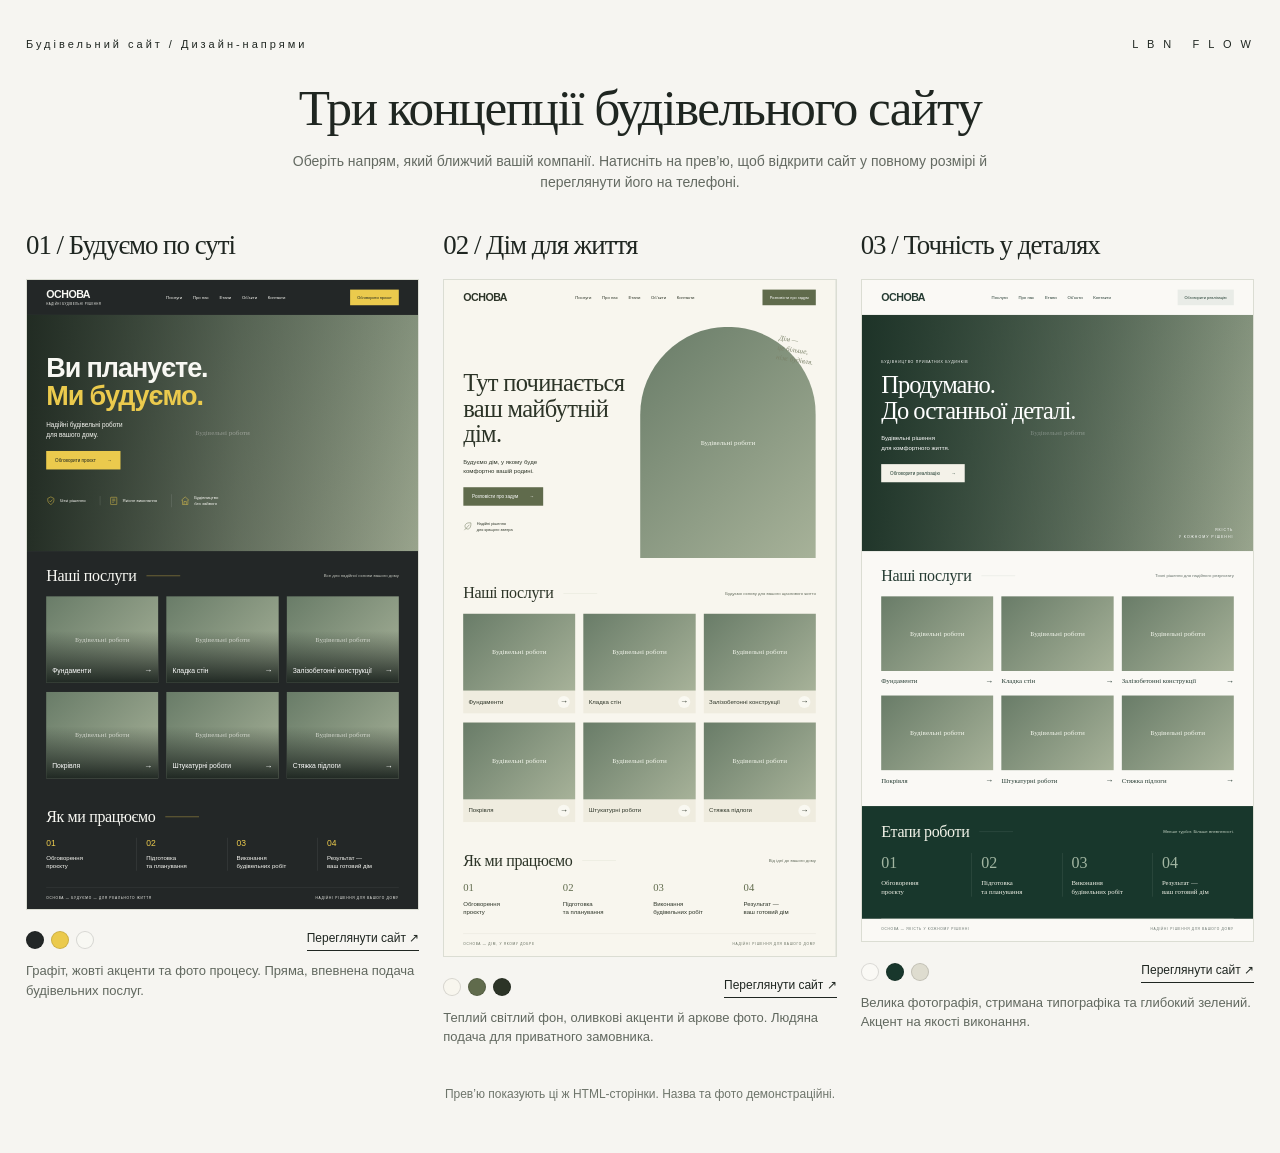
==== commit e101b30d: "Rebuild three construction concepts to follow approved visual composition" ====
--- a/construction-ua/concepts.html
+++ b/construction-ua/concepts.html
@@ -1,25 +1,119 @@
-<!doctype html><html lang="uk"><head><meta charset="utf-8"><meta name="viewport" content="width=device-width,initial-scale=1"><meta name="robots" content="noindex,nofollow"><title>Три концепції будівельного сайту — LBN Flow</title><style>*{box-sizing:border-box}body{margin:0;font:16px/1.5 Arial,sans-serif;color:#262d28;background:#eceee9}button,input,textarea{font:inherit}button,a{touch-action:manipulation}a{color:inherit;text-decoration:none}button{cursor:pointer}button:focus-visible,a:focus-visible,summary:focus-visible{outline:3px solid #b18b27;outline-offset:5px}[hidden]{display:none!important}.studio{max-width:1320px;margin:auto;padding:32px 30px 24px}.studio-top{display:flex;justify-content:space-between;font-size:11px;letter-spacing:2px;text-transform:uppercase}.studio h1{font-size:clamp(28px,4vw,44px);line-height:1.15;letter-spacing:-1.5px;margin:25px 0 12px;font-weight:500}.studio>p{max-width:700px;color:#606860;font-size:14px}.tabs{display:grid;grid-template-columns:repeat(3,1fr);gap:12px;margin-top:26px}.tabs button{text-align:left;border:1px solid #c7ccc3;background:transparent;padding:18px;color:#30372f}.tabs button[aria-pressed=true]{background:#27332a;color:white;border-color:#27332a}.tabs strong{display:block;margin:6px 0;font-size:17px}.tabs small{display:block;font-size:12px}.concept-info{display:grid;grid-template-columns:1fr 100px;align-items:center;gap:25px;margin:20px 0;font-size:13px;color:#5c645c}.swatches{display:flex;gap:8px}.swatches i{width:24px;height:24px;border-radius:50%;border:1px solid #0002}.viewer{margin:0 auto 50px;max-width:1260px;border:1px solid #c8ccc3}.site{--bg:#f3f2eb;--fg:#202421;--ac:#edc84a;background:var(--bg);color:var(--fg)}.site.warm{--bg:#f4efe6;--fg:#292d28;--ac:#746e50}.site.premium{--bg:#eae7df;--fg:#333b36;--ac:#93816b}.inner{width:calc(100% - 80px);margin:auto}.nav{min-height:80px;display:flex;justify-content:space-between;align-items:center;gap:20px}.brand{font-weight:800;font-size:23px;letter-spacing:-1px}.nav-links{display:flex;gap:24px;font-size:12px}.small-cta{border:1px solid currentColor;padding:10px 17px;font-size:12px}.hero{position:relative;overflow:hidden;min-height:550px}.hero img{width:100%;height:100%;object-fit:cover}.photo{background:#65705d}.hero-image{position:absolute;inset:0}.hero-content{position:relative;z-index:1;padding:80px 0}.label{font-size:10px;letter-spacing:2px;text-transform:uppercase}.hero h2{font-size:clamp(42px,5.5vw,76px);line-height:1.04;letter-spacing:-3px;font-weight:500;margin:26px 0}.hero p{font-size:16px;max-width:410px;margin:24px 0;line-height:1.7}.cta{display:inline-flex;align-items:center;justify-content:space-between;gap:32px;padding:17px 23px;font-size:13px;background:var(--ac);color:var(--fg);border:none}.bold .hero{background:#202421;color:white}.bold .hero-image{left:35%}.bold .hero-image:after{content:"";position:absolute;inset:0;background:linear-gradient(90deg,#202421 0%,#20242166 65%,#20242122)}.bold .cta{color:#202421}.bold .hero-content{max-width:620px;margin-left:40px}.warm .hero{display:grid;grid-template-columns:1fr 1fr;gap:35px;margin:20px 40px 40px;min-height:500px}.warm .hero-image{position:relative;grid-column:2;grid-row:1;border-radius:180px 180px 4px 4px;overflow:hidden}.warm .hero-content{grid-column:1;grid-row:1;padding:45px 0}.warm .hero-content.inner{width:100%}.warm .cta{color:white;border-radius:4px}.warm .hero h2{font-family:Georgia,serif;font-weight:400;letter-spacing:-2px}.premium .hero{margin:0 25px;min-height:580px;color:#fff;background:#333b36}.premium .hero-image:after{content:"";position:absolute;inset:0;background:linear-gradient(90deg,#19261ee6,#19261e33)}.premium .hero-content{padding-top:105px}.premium .hero h2{font-family:Georgia,serif;font-weight:400;font-size:clamp(40px,5vw,66px);letter-spacing:-2px}.premium .cta{background:#ede9df;color:#333b36}.trust{display:flex;gap:25px;justify-content:space-between;font-size:11px;padding:23px 0;border-bottom:1px solid #83897955}.section{padding:65px 0}.section-head{display:grid;grid-template-columns:1fr 2fr;gap:25px;margin-bottom:35px}.section h3{font-size:36px;font-weight:500;line-height:1.15;letter-spacing:-1px;margin:0}.warm .section h3,.premium .section h3{font-family:Georgia,serif}.cards{display:grid;grid-template-columns:repeat(3,1fr);gap:24px}.card{border-top:1px solid #83897977;padding-top:20px}.card small{font-size:11px;opacity:.65}.card h4{font-weight:500;font-size:21px;margin:18px 0 12px}.card p{font-size:14px;opacity:.8;margin:0}.warm .card{background:#e8e4d9;border:none;padding:24px;border-radius:6px}.work{display:grid;grid-template-columns:1fr 1fr;gap:30px;align-items:center;padding-top:15px}.work img{width:100%;height:310px;object-fit:cover}.work p{font-size:14px;max-width:420px}.work small{font-size:11px;opacity:.7}.steps{display:grid;grid-template-columns:repeat(4,1fr);gap:20px;margin-top:35px}.steps h4{font-size:15px;font-weight:500;margin:14px 0}.steps p{font-size:12px;opacity:.8}.step-num{font-size:11px;opacity:.65}details{border-bottom:1px solid #83897966;padding:18px 0}summary{cursor:pointer;font-size:16px}details p{font-size:14px;max-width:760px}.contact{background:var(--fg);color:var(--bg);padding:50px 40px;display:grid;grid-template-columns:1fr 1fr;gap:40px}.contact h3{font-size:35px;margin:0 0 15px;font-weight:500}.contact p{font-size:14px;max-width:450px}.brief{padding:20px;border:1px solid #ffffff44;font-size:13px}.brief ol{padding-left:20px;line-height:2}.brief small{opacity:.7}.foot{padding:25px 0;display:flex;justify-content:space-between;font-size:11px}.chosen{position:fixed;bottom:20px;right:20px;background:#27332a;color:white;border:0;padding:14px 20px;box-shadow:0 4px 24px #0003;z-index:4}.selection-status{padding:0 30px 15px;margin:auto;max-width:1320px;font-size:13px}.fallback-label{display:none;padding:30px;color:white}.photo.failed .fallback-label{display:block}.photo.failed img{display:none}@media(max-width:700px){.studio{padding:22px 18px}.tabs{grid-template-columns:1fr}.tabs button{padding:12px 15px}.tabs small{display:none}.concept-info{grid-template-columns:1fr}.viewer{margin:0 10px 90px}.inner{width:calc(100% - 36px)}.nav{min-height:68px}.nav-links{display:none}.small-cta{font-size:10px;padding:8px}.hero{min-height:520px}.hero h2{font-size:46px;letter-spacing:-2px}.hero-content{padding:55px 0}.bold .hero-content{margin-left:18px;max-width:calc(100% - 36px)}.bold .hero-image{left:0}.bold .hero-image:after{background:#202421b8}.warm .hero{display:flex;flex-direction:column;margin:15px 18px 25px;gap:15px}.warm .hero-content{padding:20px 0}.warm .hero-image{height:300px;order:2;border-radius:100px 100px 4px 4px}.premium .hero{margin:0 10px;min-height:530px}.premium .hero-content{padding:65px 0}.premium .hero h2{font-size:43px}.trust{flex-wrap:wrap;gap:12px}.section{padding:45px 0}.section-head{grid-template-columns:1fr;gap:15px}.section h3{font-size:31px}.cards{grid-template-columns:1fr}.work{grid-template-columns:1fr}.work img{height:240px}.steps{grid-template-columns:1fr 1fr}.contact{grid-template-columns:1fr;padding:35px 18px;gap:18px}.foot{gap:12px;flex-direction:column}.chosen{font-size:12px;bottom:12px;right:12px}}@media(prefers-reduced-motion:no-preference){html{scroll-behavior:smooth}}</style></head><body><header class="studio"><div class="studio-top"><span>LBN FLOW / Дизайн-напрями</span><span>Односторінковий сайт</span></div><h1>Три погляди на ваш майбутній сайт.</h1><p>Оберіть настрій, який ближчий вашій будівельній компанії. Кожна концепція показує перший екран, послуги та шлях до звернення. Назва, фотографії й тексти демонстраційні.</p><div class="tabs" role="group" aria-label="Вибір дизайн-концепції"><button type="button" data-concept="bold" aria-controls="concept-bold" aria-pressed="true"><span>01</span><strong>Будуємо по суті</strong><small>Для будівництва, покрівлі та комплексних робіт</small></button><button type="button" data-concept="warm" aria-controls="concept-warm" aria-pressed="false"><span>02</span><strong>Дім для життя</strong><small>Для приватного будівництва та заміських будинків</small></button><button type="button" data-concept="premium" aria-controls="concept-premium" aria-pressed="false"><span>03</span><strong>Точність у деталях</strong><small>Для будівництва будинків і складних конструктивних робіт</small></button></div><div class="concept-info"><p id="direction">Контрастний сайт із прямою подачею послуг. У центрі уваги — робота на об’єкті, зрозумілий кошторис і послідовність дій.</p><div class="swatches" id="swatches" aria-label="Кольорова палітра"><i style="background:#202421" title="#202421"></i><i style="background:#edc84a" title="#edc84a"></i><i style="background:#f3f2eb" title="#f3f2eb"></i></div></div></header><p id="selection-status" class="selection-status" role="status"></p><main class="viewer"><article class="site bold" id="concept-bold"  aria-label="Будуємо по суті">
-<div class="inner nav"><a href="#concept-bold" class="brand">ОСНОВА<span aria-hidden="true"> /</span></a><nav class="nav-links" aria-label="Розділи концепції 1"><a href="#bold-services">Послуги</a><a href="#bold-approach">Як працюємо</a><a href="#bold-faq">Запитання</a></nav><a class="small-cta" href="#bold-contact">Обговорити проєкт ↗</a></div>
-<div class="hero"><div class="hero-image photo"><img src="https://images.unsplash.com/photo-1504307651254-35680f356dfd?auto=format&amp;fit=crop&amp;w=1500&amp;q=85" alt="Будівельні роботи на об’єкті" fetchpriority="high" width="1500" height="1000"><span class="fallback-label">Тут буде фото вашого об’єкта</span></div><div class="hero-content inner"><span class="label">Будівництво та ремонт в Україні</span><h2>Ви плануєте.<br>Ми будуємо.</h2><p>Будинок з нуля, новий дах чи ремонт. Розкажіть, що потрібно зробити — обговоримо обсяг, матеріали та вартість робіт.</p><a class="cta" href="#bold-contact">Обговорити мій об’єкт <span>↗</span></a></div></div>
-<div class="inner"><div class="trust"><span>Кошторис до початку робіт</span><span>Погоджені етапи та терміни</span><span>Зв’язок протягом проєкту</span></div>
-<section class="section" id="bold-services"><div class="section-head"><span class="label">01 / Послуги</span><h3>Беремося за справу.<br>Від фундаменту до оздоблення.</h3></div><div class="cards"><article class="card"><small>01</small><h4>Фундаменти</h4><p>Підготовка основи, армування та бетонування за проєктом.</p></article><article class="card"><small>02</small><h4>Кладка стін</h4><p>Зведення зовнішніх стін і перегородок із погоджених матеріалів.</p></article><article class="card"><small>03</small><h4>Монолітні роботи</h4><p>Перекриття, колони та інші залізобетонні конструкції.</p></article><article class="card"><small>04</small><h4>Покрівля</h4><p>Кроквяна система, утеплення й монтаж покрівельного покриття.</p></article><article class="card"><small>05</small><h4>Штукатурка</h4><p>Вирівнювання та підготовка стін до подальшого оздоблення.</p></article><article class="card"><small>06</small><h4>Стяжка</h4><p>Підготовка рівної основи для підлогового покриття.</p></article></div></section>
-<div class="work"><div class="photo"><img loading="lazy" src="https://images.unsplash.com/photo-1600596542815-ffad4c1539a9?auto=format&amp;fit=crop&amp;w=900&amp;q=80" width="900" height="600" alt="Приклад житлового простору для натхнення"><span class="fallback-label">Фото для натхнення</span></div><div><span class="label">Ваш майбутній простір</span><h3>Є фото або план?<br>Почнімо з них.</h3><p>Покажіть, що вам подобається, і розкажіть про свої побажання. Обговоримо, що можна втілити на вашому об’єкті.</p><small>Стокове фото для натхнення. У фінальній версії — власні кейси компанії.</small></div></div>
-<section class="section" id="bold-approach"><div class="section-head"><span class="label">02 / Співпраця</span><h3>Домовляємося до початку робіт.</h3></div><div class="steps"><div><span class="step-num">01</span><h4>Знайомимося</h4><p>Слухаємо ваші побажання, уточнюємо локацію та обсяг робіт.</p></div><div><span class="step-num">02</span><h4>Рахуємо й плануємо</h4><p>Обговорюємо матеріали, кошторис та графік. Фіксуємо домовленості.</p></div><div><span class="step-num">03</span><h4>Виконуємо роботи</h4><p>Повідомляємо про перебіг. Зміни погоджуємо перед виконанням.</p></div><div><span class="step-num">04</span><h4>Перевіряємо разом</h4><p>Оглядаємо результат із вами та звіряємося з погодженим переліком.</p></div></div></section>
-<section class="section" id="bold-faq"><div class="section-head"><span class="label">03 / Запитання</span><h3>Що варто знати<br>перед початком?</h3></div><details><summary>Як дізнатися вартість?</summary><p>Розкажіть про об’єкт, площу та завдання. Уточнимо деталі й підготуємо перелік робіт для розрахунку. Точна вартість залежить від обсягів і матеріалів.</p></details><details><summary>А якщо в мене ще немає проєкту?</summary><p>Почнемо з вашої ідеї. З’ясуємо, які вихідні дані потрібні та які кроки варто зробити до початку робіт.</p></details></section></div>
-<section class="contact" id="bold-contact"><div><span class="label">Почнімо з розмови</span><h3>Розкажіть,<br>що плануєте.</h3><p>Можна своїми словами. Не потрібно знати всі будівельні терміни — важливо зрозуміти ваше завдання.</p></div><div class="brief">Для першої розмови достатньо:<ol><li>Міста та приблизної площі об’єкта.</li><li>Короткого опису потрібних робіт.</li><li>Бажаних термінів початку.</li></ol><small>Місце для контактів і форми заявки компанії. У цьому прототипі заявки не надсилаються.</small></div></section><div class="inner foot"><span>ОСНОВА — умовна назва для демонстрації</span><span>Фотографії: Unsplash · Концепція 1</span></div></article><article class="site warm" id="concept-warm" hidden aria-label="Дім для життя">
-<div class="inner nav"><a href="#concept-warm" class="brand">ОСНОВА<span aria-hidden="true"> /</span></a><nav class="nav-links" aria-label="Розділи концепції 2"><a href="#warm-services">Послуги</a><a href="#warm-approach">Як працюємо</a><a href="#warm-faq">Запитання</a></nav><a class="small-cta" href="#warm-contact">Обговорити проєкт ↗</a></div>
-<div class="hero"><div class="hero-image photo"><img src="https://images.unsplash.com/photo-1600596542815-ffad4c1539a9?auto=format&amp;fit=crop&amp;w=1500&amp;q=85" alt="Приватний будинок для натхнення" loading="lazy" width="1500" height="1000"><span class="fallback-label">Тут буде фото вашого об’єкта</span></div><div class="hero-content inner"><span class="label">Будівництво приватних будинків</span><h2>Тут починається<br>ваш майбутній дім.</h2><p>Від першого фундаменту до готового даху. Допоможемо спланувати роботи й побудувати дім, у якому житиме ваша родина.</p><a class="cta" href="#warm-contact">Розповісти про свій задум <span>↗</span></a></div></div>
-<div class="inner"><div class="trust"><span>Кошторис до початку робіт</span><span>Погоджені етапи та терміни</span><span>Зв’язок протягом проєкту</span></div>
-<section class="section" id="warm-services"><div class="section-head"><span class="label">01 / Послуги</span><h3>Будуємо ваш дім.<br>Крок за кроком.</h3></div><div class="cards"><article class="card"><small>01</small><h4>Фундаменти</h4><p>Підготовка основи, армування та бетонування за проєктом.</p></article><article class="card"><small>02</small><h4>Кладка стін</h4><p>Зведення зовнішніх стін і перегородок із погоджених матеріалів.</p></article><article class="card"><small>03</small><h4>Монолітні роботи</h4><p>Перекриття, колони та інші залізобетонні конструкції.</p></article><article class="card"><small>04</small><h4>Покрівля</h4><p>Кроквяна система, утеплення й монтаж покрівельного покриття.</p></article><article class="card"><small>05</small><h4>Штукатурка</h4><p>Вирівнювання та підготовка стін до подальшого оздоблення.</p></article><article class="card"><small>06</small><h4>Стяжка</h4><p>Підготовка рівної основи для підлогового покриття.</p></article></div></section>
-<div class="work"><div class="photo"><img loading="lazy" src="https://images.unsplash.com/photo-1600596542815-ffad4c1539a9?auto=format&amp;fit=crop&amp;w=900&amp;q=80" width="900" height="600" alt="Приклад житлового простору для натхнення"><span class="fallback-label">Фото для натхнення</span></div><div><span class="label">Ваш майбутній простір</span><h3>Дім, у якому<br>зручно саме вам.</h3><p>Покажіть, що вам подобається, і розкажіть про свої побажання. Обговоримо, що можна втілити на вашому об’єкті.</p><small>Стокове фото для натхнення. У фінальній версії — власні кейси компанії.</small></div></div>
-<section class="section" id="warm-approach"><div class="section-head"><span class="label">02 / Співпраця</span><h3>Будемо поруч на кожному етапі.</h3></div><div class="steps"><div><span class="step-num">01</span><h4>Знайомимося</h4><p>Слухаємо ваші побажання, уточнюємо локацію та обсяг робіт.</p></div><div><span class="step-num">02</span><h4>Рахуємо й плануємо</h4><p>Обговорюємо матеріали, кошторис та графік. Фіксуємо домовленості.</p></div><div><span class="step-num">03</span><h4>Виконуємо роботи</h4><p>Повідомляємо про перебіг. Зміни погоджуємо перед виконанням.</p></div><div><span class="step-num">04</span><h4>Перевіряємо разом</h4><p>Оглядаємо результат із вами та звіряємося з погодженим переліком.</p></div></div></section>
-<section class="section" id="warm-faq"><div class="section-head"><span class="label">03 / Запитання</span><h3>Що варто знати<br>перед початком?</h3></div><details><summary>Як дізнатися вартість?</summary><p>Розкажіть про об’єкт, площу та завдання. Уточнимо деталі й підготуємо перелік робіт для розрахунку. Точна вартість залежить від обсягів і матеріалів.</p></details><details><summary>А якщо в мене ще немає проєкту?</summary><p>Почнемо з вашої ідеї. З’ясуємо, які вихідні дані потрібні та які кроки варто зробити до початку робіт.</p></details></section></div>
-<section class="contact" id="warm-contact"><div><span class="label">Почнімо з розмови</span><h3>Розкажіть,<br>що плануєте.</h3><p>Можна своїми словами. Не потрібно знати всі будівельні терміни — важливо зрозуміти ваше завдання.</p></div><div class="brief">Для першої розмови достатньо:<ol><li>Міста та приблизної площі об’єкта.</li><li>Короткого опису потрібних робіт.</li><li>Бажаних термінів початку.</li></ol><small>Місце для контактів і форми заявки компанії. У цьому прототипі заявки не надсилаються.</small></div></section><div class="inner foot"><span>ОСНОВА — умовна назва для демонстрації</span><span>Фотографії: Unsplash · Концепція 2</span></div></article><article class="site premium" id="concept-premium" hidden aria-label="Точність у деталях">
-<div class="inner nav"><a href="#concept-premium" class="brand">ОСНОВА<span aria-hidden="true"> /</span></a><nav class="nav-links" aria-label="Розділи концепції 3"><a href="#premium-services">Послуги</a><a href="#premium-approach">Як працюємо</a><a href="#premium-faq">Запитання</a></nav><a class="small-cta" href="#premium-contact">Обговорити проєкт ↗</a></div>
-<div class="hero"><div class="hero-image photo"><img src="https://images.unsplash.com/photo-1600596542815-ffad4c1539a9?auto=format&amp;fit=crop&amp;w=1500&amp;q=85" alt="Сучасний приватний будинок із великими вікнами" loading="lazy" width="1500" height="1000"><span class="fallback-label">Тут буде фото вашого об’єкта</span></div><div class="hero-content inner"><span class="label">Фундамент · Конструкції · Покрівля</span><h2>Продумано.<br>До останньої деталі.</h2><p>Втілюємо ваш проєкт у матеріалах, пропорціях і деталях. Починаємо з уважної розмови та чіткого плану виконання.</p><a class="cta" href="#premium-contact">Обговорити реалізацію <span>↗</span></a></div></div>
-<div class="inner"><div class="trust"><span>Кошторис до початку робіт</span><span>Погоджені етапи та терміни</span><span>Зв’язок протягом проєкту</span></div>
-<section class="section" id="premium-services"><div class="section-head"><span class="label">01 / Послуги</span><h3>Від проєкту<br>до зведеного будинку.</h3></div><div class="cards"><article class="card"><small>01</small><h4>Фундаменти</h4><p>Підготовка основи, армування та бетонування за проєктом.</p></article><article class="card"><small>02</small><h4>Кладка стін</h4><p>Зведення зовнішніх стін і перегородок із погоджених матеріалів.</p></article><article class="card"><small>03</small><h4>Монолітні роботи</h4><p>Перекриття, колони та інші залізобетонні конструкції.</p></article><article class="card"><small>04</small><h4>Покрівля</h4><p>Кроквяна система, утеплення й монтаж покрівельного покриття.</p></article><article class="card"><small>05</small><h4>Штукатурка</h4><p>Вирівнювання та підготовка стін до подальшого оздоблення.</p></article><article class="card"><small>06</small><h4>Стяжка</h4><p>Підготовка рівної основи для підлогового покриття.</p></article></div></section>
-<div class="work"><div class="photo"><img loading="lazy" src="https://images.unsplash.com/photo-1600596542815-ffad4c1539a9?auto=format&amp;fit=crop&amp;w=900&amp;q=80" width="900" height="600" alt="Приклад житлового простору для натхнення"><span class="fallback-label">Фото для натхнення</span></div><div><span class="label">Ваш майбутній простір</span><h3>Важливий не лише вигляд.<br>А й виконання.</h3><p>Покажіть, що вам подобається, і розкажіть про свої побажання. Обговоримо, що можна втілити на вашому об’єкті.</p><small>Стокове фото для натхнення. У фінальній версії — власні кейси компанії.</small></div></div>
-<section class="section" id="premium-approach"><div class="section-head"><span class="label">02 / Співпраця</span><h3>Якість — у тому, як виконана робота.</h3></div><div class="steps"><div><span class="step-num">01</span><h4>Знайомимося</h4><p>Слухаємо ваші побажання, уточнюємо локацію та обсяг робіт.</p></div><div><span class="step-num">02</span><h4>Рахуємо й плануємо</h4><p>Обговорюємо матеріали, кошторис та графік. Фіксуємо домовленості.</p></div><div><span class="step-num">03</span><h4>Виконуємо роботи</h4><p>Повідомляємо про перебіг. Зміни погоджуємо перед виконанням.</p></div><div><span class="step-num">04</span><h4>Перевіряємо разом</h4><p>Оглядаємо результат із вами та звіряємося з погодженим переліком.</p></div></div></section>
-<section class="section" id="premium-faq"><div class="section-head"><span class="label">03 / Запитання</span><h3>Що варто знати<br>перед початком?</h3></div><details><summary>Як дізнатися вартість?</summary><p>Розкажіть про об’єкт, площу та завдання. Уточнимо деталі й підготуємо перелік робіт для розрахунку. Точна вартість залежить від обсягів і матеріалів.</p></details><details><summary>А якщо в мене ще немає проєкту?</summary><p>Почнемо з вашої ідеї. З’ясуємо, які вихідні дані потрібні та які кроки варто зробити до початку робіт.</p></details></section></div>
-<section class="contact" id="premium-contact"><div><span class="label">Почнімо з розмови</span><h3>Розкажіть,<br>що плануєте.</h3><p>Можна своїми словами. Не потрібно знати всі будівельні терміни — важливо зрозуміти ваше завдання.</p></div><div class="brief">Для першої розмови достатньо:<ol><li>Міста та приблизної площі об’єкта.</li><li>Короткого опису потрібних робіт.</li><li>Бажаних термінів початку.</li></ol><small>Місце для контактів і форми заявки компанії. У цьому прототипі заявки не надсилаються.</small></div></section><div class="inner foot"><span>ОСНОВА — умовна назва для демонстрації</span><span>Фотографії: Unsplash · Концепція 3</span></div></article></main><button type="button" id="choose" class="chosen">Обрати цей напрям ↗</button><noscript><p>Увімкніть JavaScript, щоб переглянути всі три напрями. Без нього доступний перший.</p></noscript><script>const concepts=[{"id":"bold","name":"Будуємо по суті","kind":"Для будівництва, покрівлі та комплексних робіт","desc":"Контрастний сайт із прямою подачею послуг. У центрі уваги — робота на об’єкті, зрозумілий кошторис і послідовність дій.","label":"Будівництво та ремонт в Україні","title":"Ви плануєте.<br>Ми будуємо.","copy":"Будинок з нуля, новий дах чи ремонт. Розкажіть, що потрібно зробити — обговоримо обсяг, матеріали та вартість робіт.","cta":"Обговорити мій об’єкт","photo":"photo-1504307651254-35680f356dfd","alt":"Будівельні роботи на об’єкті","section":"Беремося за справу.<br>Від фундаменту до оздоблення.","why":"Домовляємося до початку робіт.","colors":["#202421","#edc84a","#f3f2eb"],"cards":[["Будівництво","Фундамент, стіни, перекриття та комунікації — погодимо потрібні етапи."],["Дах і фасад","Покрівля, утеплення та зовнішнє оздоблення вашого будинку."],["Ремонт","Чорнові й чистові роботи у квартирах, будинках та робочих приміщеннях."]]},{"id":"warm","name":"Дім для життя","kind":"Для приватного будівництва та заміських будинків","desc":"Світлий, відкритий стиль для приватного будівництва. Фото людей і процесу робіт допомагають познайомити клієнта з компанією.","label":"Будівництво приватних будинків","title":"Тут починається<br>ваш майбутній дім.","copy":"Від першого фундаменту до готового даху. Допоможемо спланувати роботи й побудувати дім, у якому житиме ваша родина.","cta":"Розповісти про свій задум","photo":"photo-1600596542815-ffad4c1539a9","alt":"Приватний будинок для натхнення","section":"Будуємо ваш дім.<br>Крок за кроком.","why":"Будемо поруч на кожному етапі.","colors":["#f4efe6","#746e50","#292d28"],"cards":[["Ремонт квартири","Від порожніх стін до оздоблення. Разом визначимо, що потрібно вашій оселі."],["Оновлення будинку","Зробимо простір зручнішим: від окремої кімнати до комплексного ремонту."],["Оздоблення","Стіни, підлога та деталі, які щодня бачите й відчуваєте вдома."]]},{"id":"premium","name":"Точність у деталях","kind":"Для будівництва будинків і складних конструктивних робіт","desc":"Стриманий стиль із великою типографікою та акцентом на фотографіях. Потребує якісних знімків власних об’єктів і детального портфоліо.","label":"Фундамент · Конструкції · Покрівля","title":"Продумано.<br>До останньої деталі.","copy":"Втілюємо ваш проєкт у матеріалах, пропорціях і деталях. Починаємо з уважної розмови та чіткого плану виконання.","cta":"Обговорити реалізацію","photo":"photo-1600596542815-ffad4c1539a9","alt":"Сучасний приватний будинок із великими вікнами","section":"Від проєкту<br>до зведеного будинку.","why":"Якість — у тому, як виконана робота.","colors":["#eae7df","#333b36","#93816b"],"cards":[["Приватні будинки","Реалізація проєкту з погодженими етапами та вимогами до виконання."],["Комплексний ремонт","Інженерні й оздоблювальні роботи як частини одного продуманого плану."],["Робота з деталями","Примикання, фактури й монтаж — приділяємо увагу тому, що формує результат."]]}];let active='bold';const buttons=document.querySelectorAll('[data-concept]');function show(id){const c=concepts.find(c=>c.id===id);if(!c)return;active=id;document.querySelectorAll('.site').forEach(el=>el.hidden=el.id!=='concept-'+id);buttons.forEach(b=>b.setAttribute('aria-pressed',String(b.dataset.concept===id)));document.querySelector('#direction').textContent=c.desc;document.querySelector('#swatches').replaceChildren(...c.colors.map(color=>{const el=document.createElement('i');el.style.background=color;el.title=color;return el}));document.querySelector('#selection-status').textContent='';}buttons.forEach(b=>b.addEventListener('click',()=>{show(b.dataset.concept);history.replaceState(null,'','#view-'+active)}));if(location.hash.startsWith('#view-'))show(location.hash.slice(6));document.querySelector('#choose').addEventListener('click',async()=>{const c=concepts.find(c=>c.id===active);const message='Мені ближча концепція «'+c.name+'». Давайте розвивати цей напрям.';const status=document.querySelector('#selection-status');try{await navigator.clipboard.writeText(message);status.textContent='Скопійовано: '+message+' Надішліть це повідомлення дизайнеру.'}catch{status.textContent=message+' Скопіюйте й надішліть це повідомлення дизайнеру.'}status.scrollIntoView({block:'center'});});document.querySelectorAll('.photo img').forEach(img=>{const fail=()=>img.parentElement.classList.add('failed');img.addEventListener('error',fail);if(img.complete&&!img.naturalWidth)fail()});</script></body></html>+<!doctype html>
+<html lang="uk">
+<head>
+<meta charset="utf-8"><meta name="viewport" content="width=device-width,initial-scale=1">
+<meta name="robots" content="noindex,nofollow"><meta name="theme-color" content="#f6f5f1">
+<meta name="description" content="Три концепції односторінкового будівельного сайту: графітовий, теплий світлий та преміальний. Презентація LBN Flow.">
+<title>Три концепції будівельного сайту — LBN Flow</title>
+<link rel="preconnect" href="https://images.pexels.com"><link rel="preconnect" href="https://images.unsplash.com">
+<style>
+*{box-sizing:border-box}html{scroll-behavior:smooth;scroll-padding-top:90px}body{margin:0;background:#f6f5f1;color:#1f2621;font-family:Arial,Helvetica,sans-serif;font-size:16px;line-height:1.5}a{color:inherit;text-decoration:none}button,input,select,textarea{font:inherit}button,a,summary{-webkit-tap-highlight-color:transparent}button,summary{cursor:pointer}button{color:inherit}a:focus-visible,button:focus-visible,summary:focus-visible,input:focus-visible,select:focus-visible,textarea:focus-visible{outline:3px solid #b39441;outline-offset:5px}img{display:block;width:100%;height:100%;object-fit:cover}h1,h2,h3,p{margin:0}button{border:0}::selection{background:#e6cf73;color:#222}[hidden]{display:none!important}.skip{position:fixed;left:15px;top:-100px;background:#efd779;color:#222;padding:12px;z-index:99}.skip:focus{top:10px}.board{padding:36px 26px 50px;max-width:1800px;margin:auto}.board-top{display:flex;align-items:center;justify-content:space-between;gap:20px;font-size:11px;letter-spacing:3px}.board-title{font-family:Georgia,serif;font-weight:400;font-size:clamp(32px,4vw,60px);line-height:1.12;letter-spacing:-1.5px;text-align:center;margin:26px 0 15px}.board-intro{text-align:center;max-width:730px;margin:0 auto 36px;font-size:14px;color:#646a62}.comparison{display:grid;grid-template-columns:repeat(3,minmax(0,1fr));gap:24px}.choice{min-width:0}.choice-title{font:400 clamp(22px,2.1vw,36px)/1.2 Georgia,serif;letter-spacing:-1px;margin-bottom:18px}.thumbnail{display:block;position:relative;overflow:hidden;border:1px solid #dbddd3;background:#e8e9e1;height:640px}.thumbnail iframe{display:block;border:0;width:1100px;height:1950px;transform-origin:top left;pointer-events:none;background:#e6e5df}.thumbnail:after{content:"Відкрити концепцію ↗";position:absolute;bottom:15px;left:50%;transform:translateX(-50%);background:#fff;color:#242c25;padding:12px 18px;white-space:nowrap;font-size:12px;opacity:0;transition:opacity .2s;box-shadow:0 5px 30px #0002}.thumbnail:hover:after,.thumbnail:focus-visible:after{opacity:1}.choice-bottom{display:flex;justify-content:space-between;align-items:center;gap:15px;margin:19px 0 10px}.palette{display:flex;gap:7px}.palette i{width:18px;height:18px;border-radius:50%;border:1px solid #0002}.open-link{font-size:12px;border-bottom:1px solid currentColor;padding-bottom:3px}.choice-desc{font-size:13px;color:#61685f;max-width:400px}.board-note{text-align:center;font-size:12px;color:#6e756b;margin:38px 0 0}.review-bar{height:54px;background:#f7f6f2;display:flex;align-items:center;justify-content:space-between;padding:0 28px;gap:14px;font-size:12px;border-bottom:1px solid #dadcd2}.review-bar nav{display:flex;gap:18px}.review-bar [aria-current=page]{font-weight:700;text-decoration:underline;text-underline-offset:4px}.review-bar .review-name{font-size:11px;color:#666e62}.site{--bg:#faf9f6;--fg:#252b26;--accent:#596246;--muted:#676e63;--line:#d7d9cd;--heading:Georgia,serif;background:var(--bg);color:var(--fg);max-width:1600px;margin:auto}.site.bold{--bg:#232727;--fg:#f8f8f3;--accent:#ebca4d;--muted:#c1c4bc;--line:#ffffff30;--heading:Georgia,serif}.site.warm{--bg:#f8f6ee;--fg:#2c3427;--accent:#606b4c;--muted:#626b5b;--line:#dbddd0}.site.premium{--bg:#faf9f5;--fg:#263c33;--accent:#dedccf;--muted:#647069;--line:#d2d8d0}.container{width:calc(100% - 108px);max-width:1260px;margin:auto}.site-header{height:98px;display:flex;align-items:center;justify-content:space-between;gap:30px;position:relative}.brand{font-size:30px;line-height:1;font-weight:700;letter-spacing:-1.4px}.brand small{display:block;font-size:8px;letter-spacing:1.3px;font-weight:400;margin-top:8px}.nav-links{display:flex;gap:30px;font-size:12px;align-items:center}.nav-links a:hover{opacity:.65}.button{display:inline-flex;justify-content:space-between;align-items:center;gap:32px;background:var(--accent);color:#fff;min-height:49px;padding:15px 24px;font-size:13px;border:1px solid transparent;transition:filter .2s}.button:hover{filter:brightness(1.08)}.bold .button{color:#1d2520}.premium .button{background:#f4f2e9;color:#203c30}.header-cta{font-size:11px;min-height:44px;padding:12px 19px}.premium .header-cta{background:#e9ece7}.mobile-menu{display:none}.hero{position:relative;min-height:665px;overflow:hidden}.hero-photo{position:absolute;inset:0;background:#657368}.hero-photo:after{content:"";position:absolute;inset:0;background:linear-gradient(90deg,#172019df 0%,#17201966 54%,#17201919 100%)}.hero-photo img{object-position:center}.hero-copy{position:relative;z-index:1;padding-top:108px}.hero h1{font-size:clamp(55px,6.2vw,91px);line-height:1.05;letter-spacing:-3px;max-width:800px}.hero p{font-size:18px;line-height:1.6;max-width:425px;margin:27px 0 31px}.hero .eyebrow{font-size:10px;letter-spacing:2px;text-transform:uppercase;display:block;margin-bottom:21px}.bold .hero h1{font-weight:750;max-width:720px}.bold .hero h1 em{font-style:normal;color:#ebca4d}.bold .hero-photo img{object-position:65% 42%;filter:saturate(.7)}.hero-trust{position:relative;z-index:1;display:flex;gap:40px;margin-top:70px;padding-bottom:30px;font-size:12px;align-items:center}.hero-trust span{display:flex;align-items:center;gap:12px}.line-icon{width:26px;height:26px;flex-shrink:0;color:var(--accent)}.hero-trust span+span{border-left:1px solid #ffffff45;padding-left:25px}.warm .hero{width:calc(100% - 108px);max-width:1260px;margin:34px auto 30px;display:grid;grid-template-columns:1fr 1.08fr;gap:40px;min-height:650px}.warm .hero-photo{position:relative;grid-column:2;grid-row:1;border-radius:290px 290px 0 0;overflow:hidden;height:650px}.warm .hero-photo:after{display:none}.warm .hero-photo img{object-position:56% center}.warm .hero-copy{grid-column:1;grid-row:1;width:100%;padding-top:76px;align-self:center;padding-bottom:25px}.warm .hero h1{font:400 clamp(50px,5.4vw,79px)/1.04 Georgia,serif;letter-spacing:-2px;max-width:530px}.warm .hero p{font-size:17px;max-width:330px}.warm .hero-trust{font-size:11px;margin-top:42px;padding-bottom:0;max-width:300px}.handwritten{position:absolute;top:25px;right:3px;font:italic 20px/1.35 Georgia,serif;transform:rotate(9deg);color:#7c836a;z-index:2}.premium .hero{min-height:665px;color:white}.premium .hero-photo img{object-position:center 58%;filter:brightness(.76) saturate(.7)}.premium .hero-photo:after{background:linear-gradient(90deg,#13291fe0 0%,#13291f6b 60%,#13291f19 100%)}.premium .hero-copy{padding-top:125px}.premium .hero h1{font:400 clamp(54px,5.7vw,84px)/1.06 Georgia,serif;letter-spacing:-2.8px;max-width:810px}.premium .hero p{font-size:17px;max-width:360px}.quality-note{position:absolute;right:55px;bottom:32px;font-size:10px;letter-spacing:2.8px;text-align:right;line-height:1.8;z-index:1}.section{padding:45px 0}.section-heading{display:flex;align-items:center;gap:28px;margin-bottom:32px}.section-heading h2{font:400 45px/1.1 var(--heading);letter-spacing:-1px;flex-shrink:0}.section-heading:after{content:"";height:1px;width:95px;background:var(--line);order:1}.bold .section-heading:after{background:var(--accent)}.section-heading p{font-size:12px;max-width:310px;line-height:1.6;margin-left:auto;order:2;color:var(--muted)}.services{display:grid;grid-template-columns:repeat(3,1fr);gap:26px 23px}.service-card{display:block;position:relative;min-width:0}.service-photo{height:216px;position:relative;overflow:hidden;background:#939b89}.service-photo img{transition:transform .35s}.service-card:hover img{transform:scale(1.04)}.service-info{display:flex;align-items:center;justify-content:space-between;gap:12px;padding:15px 0;font-size:18px;line-height:1.25}.service-info h3{font-size:inherit;font-weight:400}.service-info .arrow{font-size:23px}.bold .service-photo{height:243px}.bold .service-card:after{content:"";position:absolute;inset:40% 0 0;background:linear-gradient(transparent,#18201cec);pointer-events:none}.bold .service-info{position:absolute;bottom:0;left:0;right:0;padding:19px 17px;z-index:1;color:white;font-size:19px}.warm .service-card{background:#efecdf}.warm .service-info{padding:15px;font-size:17px}.warm .service-info .arrow{background:#f9f8f1;width:34px;height:34px;display:grid;place-items:center;border-radius:50%;flex-shrink:0}.premium .service-info{font-family:Georgia,serif;font-size:19px;padding:15px 0 0}.premium .service-photo{height:210px}.process{padding:39px 0 47px}.process .section-heading{margin-bottom:34px}.steps{display:grid;grid-template-columns:repeat(4,1fr);gap:25px}.step{padding-right:20px}.step+.step{border-left:1px solid var(--line);padding-left:26px}.step-number{font-size:24px;line-height:1.2;font-weight:400;color:var(--accent)}.step h3{font-size:17px;line-height:1.4;font-weight:400;margin-top:16px}.step p{font-size:12px;margin-top:12px;color:var(--muted)}.warm .step+.step{border:0}.warm .step-number{font-family:Georgia,serif;font-size:30px}.premium .process{background:#18372c;color:#f1f2e8;padding:48px 0 62px;margin-top:12px;--line:#ffffff33;--muted:#c1d0c1}.premium .step-number{font-family:Georgia,serif;font-size:45px;color:#a2b6a2}.premium .step h3{font-family:Georgia,serif;font-size:19px}.site-footer{border-top:1px solid var(--line);padding:23px 0;display:flex;justify-content:space-between;gap:20px;font-size:9px;text-transform:uppercase;letter-spacing:2px}.warm .site-footer,.premium .site-footer{font-size:9px;color:var(--muted)}.extra-section{border-top:1px solid var(--line);padding:65px 0}.extra-section h2{font:400 44px/1.15 var(--heading);margin-bottom:28px}.about-grid{display:grid;grid-template-columns:1fr 1fr;gap:50px}.about-grid p{font-size:16px;line-height:1.8;color:var(--muted);max-width:520px}.project-grid{display:grid;grid-template-columns:1fr 1fr;gap:25px}.project-grid figure{margin:0}.project-grid img{height:320px}.project-grid figcaption{padding-top:13px;font-size:13px}.source-note{font-size:11px;margin-top:20px;color:var(--muted)}details.faq{border-bottom:1px solid var(--line);padding:22px 0}details.faq summary{list-style:none;font-size:18px;display:flex;justify-content:space-between;gap:20px}details.faq summary:after{content:"+"}details.faq[open] summary:after{content:"−"}details.faq summary::-webkit-details-marker{display:none}details.faq p{padding-top:18px;font-size:14px;max-width:750px;color:var(--muted)}.contact-section{background:var(--fg);color:var(--bg);padding:65px 54px;margin-top:25px;display:grid;grid-template-columns:1.2fr 1fr;gap:45px}.bold .contact-section{background:#303633;color:#f8f8f2}.contact-section h2{font:400 47px/1.12 var(--heading);margin-bottom:20px}.contact-section p{font-size:15px;max-width:430px}.contact-section small{display:block;max-width:430px;margin-top:20px;font-size:11px;opacity:.72}.contact-actions{align-self:center}.contact-actions .button{margin-top:20px}.credits{text-align:center;padding:24px;font-size:11px;color:#677263}.credits a{text-decoration:underline}.site-dialog{border:1px solid #cfd5c7;max-width:530px;width:calc(100% - 30px);padding:32px;color:#27372a;background:#f6f5ef}.site-dialog::backdrop{background:#102418bd}.dialog-top{display:flex;justify-content:space-between;align-items:center;margin-bottom:24px;gap:16px}.dialog-top h2{font:400 28px Georgia,serif}.close-dialog{background:transparent;font-size:25px;min-width:44px;min-height:44px}.site-dialog p{font-size:13px;color:#5c685a;margin-bottom:20px}.site-dialog label{display:grid;gap:7px;font-size:12px;margin:16px 0}.site-dialog input,.site-dialog select,.site-dialog textarea{width:100%;border:1px solid #bfc7b8;background:transparent;padding:12px;font-size:16px;border-radius:0}.site-dialog textarea{min-height:100px;resize:vertical}.site-dialog .button{background:#334b37;color:#fff;width:100%}.brief-result{font-size:13px;margin-top:15px;white-space:pre-wrap}.photo-failed{display:grid;place-items:center;background:linear-gradient(135deg,#697c68,#a7b299)}.photo-failed:before{content:"Будівельні роботи";font:400 20px Georgia,serif;color:#f3f6ec;padding:20px}.photo-failed img{display:none}html[data-preview=true] .review-bar,html[data-preview=true] .extra,html[data-preview=true] .credits,html[data-preview=true] .step p{display:none}html[data-preview=true] .site{width:1100px;max-width:none}html[data-preview=true] .site-footer{padding-bottom:30px}html[data-preview=true] .hero h1{font-size:76px}html[data-preview=true] .warm .hero h1{font-size:69px}html[data-preview=true] .premium .hero h1{font-size:69px}
+@media(min-width:1600px){.hero h1{font-size:92px}.warm .hero h1{font-size:82px}.premium .hero h1{font-size:87px}}
+@media(max-width:1000px){.container{width:calc(100% - 60px)}.site-header{gap:20px}.nav-links{gap:16px;font-size:11px}.brand{font-size:25px}.hero h1{font-size:68px}.warm .hero{width:calc(100% - 60px);gap:25px}.warm .hero h1{font-size:60px}.warm .hero-photo{height:580px}.warm .hero{min-height:580px}.warm .hero-copy{padding-top:25px}.service-info,.bold .service-info{font-size:16px}.service-photo,.premium .service-photo{height:180px}.bold .service-photo{height:210px}.section-heading h2{font-size:39px}.section-heading p{max-width:230px}.section-heading:after{width:50px}.hero-trust{gap:22px}.hero-trust span+span{padding-left:18px}.comparison{gap:16px}}
+@media(max-width:760px){.board{padding:24px 18px}.board-top{font-size:9px;letter-spacing:1.5px}.board-title{text-align:left;font-size:38px;margin-top:30px}.board-intro{text-align:left;font-size:13px}.comparison{grid-template-columns:1fr;gap:35px;max-width:540px;margin:auto}.choice-title{font-size:29px}.thumbnail:after{opacity:1}.choice-bottom{margin-top:15px}.review-bar{height:auto;min-height:57px;flex-wrap:wrap;padding:12px 18px;gap:10px}.review-name{display:none}.review-bar nav{gap:14px;font-size:11px}.container{width:calc(100% - 36px)}.site-header{height:78px;gap:12px}.brand{font-size:23px}.brand small{font-size:6px;letter-spacing:.5px}.nav-links{display:none}.header-cta{display:none}.mobile-menu{display:block}.mobile-menu summary{list-style:none;font-size:12px;padding:10px;border:1px solid var(--line)}.mobile-menu summary::-webkit-details-marker{display:none}.mobile-menu nav{position:absolute;left:0;right:0;top:68px;background:var(--bg);z-index:5;padding:20px;display:grid;gap:20px;border:1px solid var(--line)}.hero{min-height:600px}.hero-copy{padding-top:82px}.hero h1{font-size:54px;letter-spacing:-2px}.hero p{font-size:16px;max-width:320px;margin:24px 0 28px}.hero .eyebrow{font-size:9px}.hero-trust{gap:18px;flex-wrap:wrap;margin-top:60px;font-size:11px}.hero-trust span+span{padding-left:0;border:0}.hero-trust .line-icon{width:23px;height:23px}.bold .hero-photo img{object-position:65%}.bold .hero-photo:after{background:linear-gradient(90deg,#172019ed,#17201965)}.warm .hero{display:flex;flex-direction:column;width:calc(100% - 36px);margin-top:15px;gap:20px}.warm .hero-copy{order:0;padding:20px 0 10px}.warm .hero h1{font-size:55px;max-width:430px}.warm .hero-photo{order:1;height:440px;flex-shrink:0;border-radius:220px 220px 0 0}.warm .hero-trust{margin-top:25px}.warm .hero p{max-width:350px}.handwritten{display:none}.premium .hero{min-height:600px}.premium .hero-copy{padding-top:94px}.premium .hero h1{font-size:50px;letter-spacing:-1.6px}.premium .hero p{font-size:16px}.quality-note{right:20px;bottom:24px;font-size:8px}.section{padding:37px 0}.section-heading{flex-wrap:wrap;gap:15px;margin-bottom:25px}.section-heading h2{font-size:35px}.section-heading:after{width:50px}.section-heading p{width:100%;max-width:none;flex-basis:100%;margin-left:0}.services{grid-template-columns:1fr 1fr;gap:18px 13px}.service-photo,.premium .service-photo{height:160px}.bold .service-photo{height:195px}.service-info,.bold .service-info,.warm .service-info,.premium .service-info{font-size:15px}.bold .service-info{padding:14px 10px}.warm .service-info{padding:11px 10px}.warm .service-info .arrow{width:25px;height:25px;font-size:18px}.service-info .arrow{font-size:19px}.process{padding:32px 0}.steps{grid-template-columns:1fr 1fr;gap:28px 20px}.step{padding-right:0}.step+.step{border:0;padding-left:0}.step h3{font-size:15px}.step p{font-size:12px}.site-footer{flex-direction:column;gap:12px;font-size:8px}.extra-section{padding:40px 0}.extra-section h2{font-size:34px}.about-grid,.project-grid{grid-template-columns:1fr;gap:25px}.project-grid img{height:250px}.contact-section{grid-template-columns:1fr;padding:40px 20px;gap:25px}.contact-section h2{font-size:39px}.site-dialog{padding:24px}.review-bar a{min-height:28px;display:inline-flex;align-items:center}}
+@media(prefers-reduced-motion:reduce){html{scroll-behavior:auto}*,*:before,*:after{transition:none!important}}</style>
+</head><body>
+<a class="skip" href="#main">Перейти до вмісту</a>
+<div id="review" class="review-bar" hidden><a href="concepts.html">← Усі концепції</a><nav aria-label="Дизайн-напрями"><a href="?concept=bold" data-concept="bold" data-name="Будуємо по суті">01 Будуємо по суті</a><a href="?concept=warm" data-concept="warm" data-name="Дім для життя">02 Дім для життя</a><a href="?concept=premium" data-concept="premium" data-name="Точність у деталях">03 Точність у деталях</a></nav><span class="review-name"></span></div>
+<main id="main"><section id="board" class="board"><div class="board-top"><span>Будівельний сайт / Дизайн-напрями</span><span>L B N &nbsp; F L O W</span></div><h1 class="board-title">Три концепції будівельного сайту</h1><p class="board-intro">Оберіть напрям, який ближчий вашій компанії. Натисніть на прев’ю, щоб відкрити сайт у повному розмірі й переглянути його на телефоні.</p><div class="comparison"><article class="choice"><h2 class="choice-title">01 / Будуємо по суті</h2><a class="thumbnail" href="?concept=bold" aria-label="Відкрити концепцію Будуємо по суті"><iframe title="Прев’ю: Будуємо по суті" tabindex="-1" aria-hidden="true" data-src="?concept=bold&amp;preview=1"></iframe></a><div class="choice-bottom"><div class="palette" aria-hidden="true"><i style="background:#232727"></i><i style="background:#ebca4d"></i><i style="background:#f8f8f3"></i></div><a class="open-link" href="?concept=bold">Переглянути сайт ↗</a></div><p class="choice-desc">Графіт, жовті акценти та фото процесу. Пряма, впевнена подача будівельних послуг.</p></article><article class="choice"><h2 class="choice-title">02 / Дім для життя</h2><a class="thumbnail" href="?concept=warm" aria-label="Відкрити концепцію Дім для життя"><iframe title="Прев’ю: Дім для життя" tabindex="-1" aria-hidden="true" data-src="?concept=warm&amp;preview=1"></iframe></a><div class="choice-bottom"><div class="palette" aria-hidden="true"><i style="background:#f8f6ee"></i><i style="background:#606b4c"></i><i style="background:#2c3427"></i></div><a class="open-link" href="?concept=warm">Переглянути сайт ↗</a></div><p class="choice-desc">Теплий світлий фон, оливкові акценти й аркове фото. Людяна подача для приватного замовника.</p></article><article class="choice"><h2 class="choice-title">03 / Точність у деталях</h2><a class="thumbnail" href="?concept=premium" aria-label="Відкрити концепцію Точність у деталях"><iframe title="Прев’ю: Точність у деталях" tabindex="-1" aria-hidden="true" data-src="?concept=premium&amp;preview=1"></iframe></a><div class="choice-bottom"><div class="palette" aria-hidden="true"><i style="background:#faf9f5"></i><i style="background:#18372c"></i><i style="background:#dedccf"></i></div><a class="open-link" href="?concept=premium">Переглянути сайт ↗</a></div><p class="choice-desc">Велика фотографія, стримана типографіка та глибокий зелений. Акцент на якості виконання.</p></article></div><p class="board-note">Прев’ю показують ці ж HTML-сторінки. Назва та фото демонстраційні.</p></section><article class="site bold" id="site-bold" hidden aria-label="Будуємо по суті"><header class="site-header container"><a class="brand" href="?concept=bold" aria-label="ОСНОВА — головна">ОСНОВА<small>НАДІЙНІ БУДІВЕЛЬНІ РІШЕННЯ</small></a><nav class="nav-links" aria-label="Навігація сайту"><a href="#bold-services">Послуги</a><a href="#bold-about">Про нас</a><a href="#bold-steps">Етапи</a><a href="#bold-projects">Об’єкти</a><a href="#bold-contact">Контакти</a></nav><a class="button header-cta" href="#bold-contact">Обговорити проєкт</a><details class="mobile-menu"><summary>Меню</summary><nav aria-label="Мобільна навігація"><a href="#bold-services">Послуги</a><a href="#bold-about">Про нас</a><a href="#bold-steps">Етапи</a><a href="#bold-projects">Об’єкти</a><a href="#bold-contact">Контакти</a></nav></details></header>
+<section class="hero" aria-labelledby="bold-headline"><div class="hero-photo"><img src="https://images.pexels.com/photos/30081237/pexels-photo-30081237.jpeg?auto=compress&amp;cs=tinysrgb&amp;w=1800" alt="Будівельні роботи — фото для демонстрації" width="1600" height="1000" fetchpriority="high" decoding="async"></div><div class="hero-copy container"><h1 id="bold-headline">Ви плануєте.<br><em>Ми будуємо.</em></h1><p>Надійні будівельні роботи<br>для вашого дому.</p><a class="button" href="#bold-contact">Обговорити проєкт <span aria-hidden="true">→</span></a><div class="hero-trust"><span><svg class="line-icon" viewBox="0 0 24 24" fill="none" stroke="currentColor" stroke-width="1.2" aria-hidden="true"><path d="m12 2 8 4v6c0 5-8 10-8 10S4 17 4 12V6z"/><path d="m8 12 3 3 5-6"/></svg>Чіткі рішення</span><span><svg class="line-icon" viewBox="0 0 24 24" fill="none" stroke="currentColor" stroke-width="1.2" aria-hidden="true"><rect x="4" y="3" width="16" height="19" rx="1"/><path d="M8 8h8M8 12h8M8 16h4"/></svg>Якісне виконання</span><span><svg class="line-icon" viewBox="0 0 24 24" fill="none" stroke="currentColor" stroke-width="1.2" aria-hidden="true"><path d="m2 11 10-9 10 9M5 10v12h14V10M9 22v-8h6v8"/></svg>Будівництво<br>без зайвого</span></div></div></section>
+<section class="section container" id="bold-services"><div class="section-heading"><h2>Наші послуги</h2><p>Все для надійної основи вашого дому</p></div><div class="services"><a class="service-card" href="#bold-contact" data-service="Фундаменти"><div class="service-photo"><img src="https://images.pexels.com/photos/37733180/pexels-photo-37733180.jpeg?auto=compress&amp;cs=tinysrgb&amp;w=800" alt="Фундаменти — ілюстративне фото" width="800" height="600" loading="lazy" decoding="async"></div><div class="service-info"><h3>Фундаменти</h3><span class="arrow" aria-hidden="true">→</span></div></a><a class="service-card" href="#bold-contact" data-service="Кладка стін"><div class="service-photo"><img src="https://images.pexels.com/photos/30081237/pexels-photo-30081237.jpeg?auto=compress&amp;cs=tinysrgb&amp;w=800" alt="Кладка стін — ілюстративне фото" width="800" height="600" loading="lazy" decoding="async"></div><div class="service-info"><h3>Кладка стін</h3><span class="arrow" aria-hidden="true">→</span></div></a><a class="service-card" href="#bold-contact" data-service="Залізобетонні конструкції"><div class="service-photo"><img src="https://images.pexels.com/photos/38520003/pexels-photo-38520003.jpeg?auto=compress&amp;cs=tinysrgb&amp;w=800" alt="Залізобетонні конструкції — ілюстративне фото" width="800" height="600" loading="lazy" decoding="async"></div><div class="service-info"><h3>Залізобетонні конструкції</h3><span class="arrow" aria-hidden="true">→</span></div></a><a class="service-card" href="#bold-contact" data-service="Покрівля"><div class="service-photo"><img src="https://images.pexels.com/photos/7055821/pexels-photo-7055821.jpeg?auto=compress&amp;cs=tinysrgb&amp;w=800" alt="Покрівля — ілюстративне фото" width="800" height="600" loading="lazy" decoding="async"></div><div class="service-info"><h3>Покрівля</h3><span class="arrow" aria-hidden="true">→</span></div></a><a class="service-card" href="#bold-contact" data-service="Штукатурні роботи"><div class="service-photo"><img src="https://images.pexels.com/photos/5691622/pexels-photo-5691622.jpeg?auto=compress&amp;cs=tinysrgb&amp;w=800" alt="Штукатурні роботи — ілюстративне фото" width="800" height="600" loading="lazy" decoding="async"></div><div class="service-info"><h3>Штукатурні роботи</h3><span class="arrow" aria-hidden="true">→</span></div></a><a class="service-card" href="#bold-contact" data-service="Стяжка підлоги"><div class="service-photo"><img src="https://images.pexels.com/photos/247719/pexels-photo-247719.jpeg?auto=compress&amp;cs=tinysrgb&amp;w=800" alt="Стяжка підлоги — ілюстративне фото" width="800" height="600" loading="lazy" decoding="async"></div><div class="service-info"><h3>Стяжка підлоги</h3><span class="arrow" aria-hidden="true">→</span></div></a></div></section>
+<section class="process" id="bold-steps"><div class="container"><div class="section-heading"><h2>Як ми працюємо</h2></div><div class="steps"><div class="step"><span class="step-number">01</span><h3>Обговорення<br>проєкту</h3><p>Слухаємо ваші побажання, уточнюємо обсяг робіт і стан об’єкта.</p></div><div class="step"><span class="step-number">02</span><h3>Підготовка<br>та планування</h3><p>Рахуємо матеріали та роботи. Погоджуємо кошторис і графік.</p></div><div class="step"><span class="step-number">03</span><h3>Виконання<br>будівельних робіт</h3><p>Працюємо за планом і повідомляємо про перебіг. Зміни узгоджуємо з вами.</p></div><div class="step"><span class="step-number">04</span><h3>Результат —<br>ваш готовий дім</h3><p>Разом перевіряємо виконані роботи та звіряємося з домовленостями.</p></div></div></div></section>
+<div class="extra"><section class="extra-section container" id="bold-about"><div class="about-grid"><h2>З нами можна<br>говорити просто.</h2><p>Не обов’язково знати всі будівельні терміни. Розкажіть, що плануєте, покажіть проєкт або фото — разом з’ясуємо, які роботи потрібні. До початку домовимося про обсяги, матеріали й порядок оплати.</p></div></section>
+<section class="extra-section container" id="bold-projects"><h2>Від основи —<br>до готового простору.</h2><div class="project-grid"><figure><div class="service-photo"><img src="https://images.pexels.com/photos/37733180/pexels-photo-37733180.jpeg?auto=compress&amp;cs=tinysrgb&amp;w=800" alt="Ілюстрація будівельного процесу" width="800" height="600" loading="lazy" decoding="async"></div><figcaption>На початку — надійна основа</figcaption></figure><figure><div class="service-photo"><img src="https://images.unsplash.com/photo-1600596542815-ffad4c1539a9?auto=format&amp;fit=crop&amp;w=1500&amp;q=85" alt="Будинок для натхнення" width="800" height="600" loading="lazy" decoding="async"></div><figcaption>Попереду — ваш майбутній дім</figcaption></figure></div><p class="source-note">Демонстраційні фото для вибору стилю. У фінальній версії тут будуть власні об’єкти компанії.</p></section>
+<section class="extra-section container"><h2>Ви запитуєте —<br>ми пояснюємо.</h2><details class="faq"><summary>Як дізнатися вартість робіт?</summary><p>Потрібні місто, площа та короткий опис завдання. Після уточнення обсягів підготуємо кошторис. Вартість залежить від стану об’єкта, матеріалів і переліку робіт.</p></details><details class="faq"><summary>Можна замовити окремий етап?</summary><p>Так, можна обговорити лише фундамент, кладку, покрівлю або оздоблювальні роботи. Узгодимо, що вже зроблено й що потрібно виконати.</p></details><details class="faq"><summary>Що робити, якщо немає готового проєкту?</summary><p>Почнемо з вашого задуму. Уточнимо вихідні дані й визначимо, які документи та рішення потрібні перед початком робіт.</p></details></section>
+<section class="contact-section" id="bold-contact"><div><h2>Плануєте<br>будівництво?</h2><p>Розкажіть про свій задум. Обговоримо, з чого почати і що потрібно саме вашому об’єкту.</p></div><div class="contact-actions"><p>Перший крок — короткий опис завдання.</p><button class="button open-brief" type="button">Обговорити проєкт <span aria-hidden="true">↗</span></button><small>Демонстраційна форма складання запиту. Заявки не надсилаються.</small></div></section></div>
+<footer class="site-footer container"><span>ОСНОВА — Будуємо — для реального життя</span><span>Надійні рішення для вашого дому</span></footer><div class="credits extra">Концепція 01 / Будуємо по суті · LBN Flow<br>Демонстраційна назва й фотографії · <a href="https://www.pexels.com">Pexels</a> / <a href="https://unsplash.com">Unsplash</a></div></article>
+<article class="site warm" id="site-warm" hidden aria-label="Дім для життя"><header class="site-header container"><a class="brand" href="?concept=warm" aria-label="ОСНОВА — головна">ОСНОВА</a><nav class="nav-links" aria-label="Навігація сайту"><a href="#warm-services">Послуги</a><a href="#warm-about">Про нас</a><a href="#warm-steps">Етапи</a><a href="#warm-projects">Об’єкти</a><a href="#warm-contact">Контакти</a></nav><a class="button header-cta" href="#warm-contact">Розповісти про задум</a><details class="mobile-menu"><summary>Меню</summary><nav aria-label="Мобільна навігація"><a href="#warm-services">Послуги</a><a href="#warm-about">Про нас</a><a href="#warm-steps">Етапи</a><a href="#warm-projects">Об’єкти</a><a href="#warm-contact">Контакти</a></nav></details></header>
+<section class="hero" aria-labelledby="warm-headline"><div class="hero-photo"><img src="https://images.unsplash.com/photo-1600596542815-ffad4c1539a9?auto=format&amp;fit=crop&amp;w=1500&amp;q=85" alt="Приватний будинок — фото для натхнення" width="1600" height="1000" fetchpriority="high" decoding="async"></div><span class="handwritten">Дім —<br>це більше,<br>ніж будівля.</span><div class="hero-copy container"><h1 id="warm-headline">Тут починається<br>ваш майбутній<br>дім.</h1><p>Будуємо дім, у якому буде<br>комфортно вашій родині.</p><a class="button" href="#warm-contact">Розповісти про задум <span aria-hidden="true">→</span></a><div class="hero-trust"><span><svg class="line-icon" viewBox="0 0 24 24" fill="none" stroke="currentColor" stroke-width="1.2" aria-hidden="true"><path d="M20 3C5 1 1 12 8 18c7 4 13-3 12-15Z"/><path d="m3 22 13-14"/></svg>Надійні рішення<br>для кращого завтра</span></div></div></section>
+<section class="section container" id="warm-services"><div class="section-heading"><h2>Наші послуги</h2><p>Будуємо основу для вашого щасливого життя</p></div><div class="services"><a class="service-card" href="#warm-contact" data-service="Фундаменти"><div class="service-photo"><img src="https://images.pexels.com/photos/37733180/pexels-photo-37733180.jpeg?auto=compress&amp;cs=tinysrgb&amp;w=800" alt="Фундаменти — ілюстративне фото" width="800" height="600" loading="lazy" decoding="async"></div><div class="service-info"><h3>Фундаменти</h3><span class="arrow" aria-hidden="true">→</span></div></a><a class="service-card" href="#warm-contact" data-service="Кладка стін"><div class="service-photo"><img src="https://images.pexels.com/photos/30081237/pexels-photo-30081237.jpeg?auto=compress&amp;cs=tinysrgb&amp;w=800" alt="Кладка стін — ілюстративне фото" width="800" height="600" loading="lazy" decoding="async"></div><div class="service-info"><h3>Кладка стін</h3><span class="arrow" aria-hidden="true">→</span></div></a><a class="service-card" href="#warm-contact" data-service="Залізобетонні конструкції"><div class="service-photo"><img src="https://images.pexels.com/photos/38520003/pexels-photo-38520003.jpeg?auto=compress&amp;cs=tinysrgb&amp;w=800" alt="Залізобетонні конструкції — ілюстративне фото" width="800" height="600" loading="lazy" decoding="async"></div><div class="service-info"><h3>Залізобетонні конструкції</h3><span class="arrow" aria-hidden="true">→</span></div></a><a class="service-card" href="#warm-contact" data-service="Покрівля"><div class="service-photo"><img src="https://images.pexels.com/photos/7055821/pexels-photo-7055821.jpeg?auto=compress&amp;cs=tinysrgb&amp;w=800" alt="Покрівля — ілюстративне фото" width="800" height="600" loading="lazy" decoding="async"></div><div class="service-info"><h3>Покрівля</h3><span class="arrow" aria-hidden="true">→</span></div></a><a class="service-card" href="#warm-contact" data-service="Штукатурні роботи"><div class="service-photo"><img src="https://images.pexels.com/photos/5691622/pexels-photo-5691622.jpeg?auto=compress&amp;cs=tinysrgb&amp;w=800" alt="Штукатурні роботи — ілюстративне фото" width="800" height="600" loading="lazy" decoding="async"></div><div class="service-info"><h3>Штукатурні роботи</h3><span class="arrow" aria-hidden="true">→</span></div></a><a class="service-card" href="#warm-contact" data-service="Стяжка підлоги"><div class="service-photo"><img src="https://images.pexels.com/photos/247719/pexels-photo-247719.jpeg?auto=compress&amp;cs=tinysrgb&amp;w=800" alt="Стяжка підлоги — ілюстративне фото" width="800" height="600" loading="lazy" decoding="async"></div><div class="service-info"><h3>Стяжка підлоги</h3><span class="arrow" aria-hidden="true">→</span></div></a></div></section>
+<section class="process" id="warm-steps"><div class="container"><div class="section-heading"><h2>Як ми працюємо</h2><p>Від ідеї до вашого дому</p></div><div class="steps"><div class="step"><span class="step-number">01</span><h3>Обговорення<br>проєкту</h3><p>Слухаємо ваші побажання, уточнюємо обсяг робіт і стан об’єкта.</p></div><div class="step"><span class="step-number">02</span><h3>Підготовка<br>та планування</h3><p>Рахуємо матеріали та роботи. Погоджуємо кошторис і графік.</p></div><div class="step"><span class="step-number">03</span><h3>Виконання<br>будівельних робіт</h3><p>Працюємо за планом і повідомляємо про перебіг. Зміни узгоджуємо з вами.</p></div><div class="step"><span class="step-number">04</span><h3>Результат —<br>ваш готовий дім</h3><p>Разом перевіряємо виконані роботи та звіряємося з домовленостями.</p></div></div></div></section>
+<div class="extra"><section class="extra-section container" id="warm-about"><div class="about-grid"><h2>З нами можна<br>говорити просто.</h2><p>Не обов’язково знати всі будівельні терміни. Розкажіть, що плануєте, покажіть проєкт або фото — разом з’ясуємо, які роботи потрібні. До початку домовимося про обсяги, матеріали й порядок оплати.</p></div></section>
+<section class="extra-section container" id="warm-projects"><h2>Від основи —<br>до готового простору.</h2><div class="project-grid"><figure><div class="service-photo"><img src="https://images.pexels.com/photos/37733180/pexels-photo-37733180.jpeg?auto=compress&amp;cs=tinysrgb&amp;w=800" alt="Ілюстрація будівельного процесу" width="800" height="600" loading="lazy" decoding="async"></div><figcaption>На початку — надійна основа</figcaption></figure><figure><div class="service-photo"><img src="https://images.unsplash.com/photo-1600596542815-ffad4c1539a9?auto=format&amp;fit=crop&amp;w=1500&amp;q=85" alt="Будинок для натхнення" width="800" height="600" loading="lazy" decoding="async"></div><figcaption>Попереду — ваш майбутній дім</figcaption></figure></div><p class="source-note">Демонстраційні фото для вибору стилю. У фінальній версії тут будуть власні об’єкти компанії.</p></section>
+<section class="extra-section container"><h2>Ви запитуєте —<br>ми пояснюємо.</h2><details class="faq"><summary>Як дізнатися вартість робіт?</summary><p>Потрібні місто, площа та короткий опис завдання. Після уточнення обсягів підготуємо кошторис. Вартість залежить від стану об’єкта, матеріалів і переліку робіт.</p></details><details class="faq"><summary>Можна замовити окремий етап?</summary><p>Так, можна обговорити лише фундамент, кладку, покрівлю або оздоблювальні роботи. Узгодимо, що вже зроблено й що потрібно виконати.</p></details><details class="faq"><summary>Що робити, якщо немає готового проєкту?</summary><p>Почнемо з вашого задуму. Уточнимо вихідні дані й визначимо, які документи та рішення потрібні перед початком робіт.</p></details></section>
+<section class="contact-section" id="warm-contact"><div><h2>Плануєте<br>будівництво?</h2><p>Розкажіть про свій задум. Обговоримо, з чого почати і що потрібно саме вашому об’єкту.</p></div><div class="contact-actions"><p>Перший крок — короткий опис завдання.</p><button class="button open-brief" type="button">Розповісти про задум <span aria-hidden="true">↗</span></button><small>Демонстраційна форма складання запиту. Заявки не надсилаються.</small></div></section></div>
+<footer class="site-footer container"><span>ОСНОВА — Дім, у якому добре</span><span>Надійні рішення для вашого дому</span></footer><div class="credits extra">Концепція 02 / Дім для життя · LBN Flow<br>Демонстраційна назва й фотографії · <a href="https://www.pexels.com">Pexels</a> / <a href="https://unsplash.com">Unsplash</a></div></article>
+<article class="site premium" id="site-premium" hidden aria-label="Точність у деталях"><header class="site-header container"><a class="brand" href="?concept=premium" aria-label="ОСНОВА — головна">ОСНОВА</a><nav class="nav-links" aria-label="Навігація сайту"><a href="#premium-services">Послуги</a><a href="#premium-about">Про нас</a><a href="#premium-steps">Етапи</a><a href="#premium-projects">Об’єкти</a><a href="#premium-contact">Контакти</a></nav><a class="button header-cta" href="#premium-contact">Обговорити реалізацію</a><details class="mobile-menu"><summary>Меню</summary><nav aria-label="Мобільна навігація"><a href="#premium-services">Послуги</a><a href="#premium-about">Про нас</a><a href="#premium-steps">Етапи</a><a href="#premium-projects">Об’єкти</a><a href="#premium-contact">Контакти</a></nav></details></header>
+<section class="hero" aria-labelledby="premium-headline"><div class="hero-photo"><img src="https://images.unsplash.com/photo-1600607687920-4e2a09cf159d?auto=format&amp;fit=crop&amp;w=1500&amp;q=85" alt="Сучасний приватний будинок — демонстраційне фото" width="1600" height="1000" fetchpriority="high" decoding="async"></div><div class="hero-copy container"><span class="eyebrow">Будівництво приватних будинків</span><h1 id="premium-headline">Продумано.<br>До останньої деталі.</h1><p>Будівельні рішення<br>для комфортного життя.</p><a class="button" href="#premium-contact">Обговорити реалізацію <span aria-hidden="true">→</span></a></div><div class="quality-note">ЯКІСТЬ<br>У КОЖНОМУ РІШЕННІ</div></section>
+<section class="section container" id="premium-services"><div class="section-heading"><h2>Наші послуги</h2><p>Точні рішення для надійного результату</p></div><div class="services"><a class="service-card" href="#premium-contact" data-service="Фундаменти"><div class="service-photo"><img src="https://images.pexels.com/photos/37733180/pexels-photo-37733180.jpeg?auto=compress&amp;cs=tinysrgb&amp;w=800" alt="Фундаменти — ілюстративне фото" width="800" height="600" loading="lazy" decoding="async"></div><div class="service-info"><h3>Фундаменти</h3><span class="arrow" aria-hidden="true">→</span></div></a><a class="service-card" href="#premium-contact" data-service="Кладка стін"><div class="service-photo"><img src="https://images.pexels.com/photos/30081237/pexels-photo-30081237.jpeg?auto=compress&amp;cs=tinysrgb&amp;w=800" alt="Кладка стін — ілюстративне фото" width="800" height="600" loading="lazy" decoding="async"></div><div class="service-info"><h3>Кладка стін</h3><span class="arrow" aria-hidden="true">→</span></div></a><a class="service-card" href="#premium-contact" data-service="Залізобетонні конструкції"><div class="service-photo"><img src="https://images.pexels.com/photos/38520003/pexels-photo-38520003.jpeg?auto=compress&amp;cs=tinysrgb&amp;w=800" alt="Залізобетонні конструкції — ілюстративне фото" width="800" height="600" loading="lazy" decoding="async"></div><div class="service-info"><h3>Залізобетонні конструкції</h3><span class="arrow" aria-hidden="true">→</span></div></a><a class="service-card" href="#premium-contact" data-service="Покрівля"><div class="service-photo"><img src="https://images.pexels.com/photos/7055821/pexels-photo-7055821.jpeg?auto=compress&amp;cs=tinysrgb&amp;w=800" alt="Покрівля — ілюстративне фото" width="800" height="600" loading="lazy" decoding="async"></div><div class="service-info"><h3>Покрівля</h3><span class="arrow" aria-hidden="true">→</span></div></a><a class="service-card" href="#premium-contact" data-service="Штукатурні роботи"><div class="service-photo"><img src="https://images.pexels.com/photos/5691622/pexels-photo-5691622.jpeg?auto=compress&amp;cs=tinysrgb&amp;w=800" alt="Штукатурні роботи — ілюстративне фото" width="800" height="600" loading="lazy" decoding="async"></div><div class="service-info"><h3>Штукатурні роботи</h3><span class="arrow" aria-hidden="true">→</span></div></a><a class="service-card" href="#premium-contact" data-service="Стяжка підлоги"><div class="service-photo"><img src="https://images.pexels.com/photos/247719/pexels-photo-247719.jpeg?auto=compress&amp;cs=tinysrgb&amp;w=800" alt="Стяжка підлоги — ілюстративне фото" width="800" height="600" loading="lazy" decoding="async"></div><div class="service-info"><h3>Стяжка підлоги</h3><span class="arrow" aria-hidden="true">→</span></div></a></div></section>
+<section class="process" id="premium-steps"><div class="container"><div class="section-heading"><h2>Етапи роботи</h2><p>Менше турбот. Більше впевненості.</p></div><div class="steps"><div class="step"><span class="step-number">01</span><h3>Обговорення<br>проєкту</h3><p>Слухаємо ваші побажання, уточнюємо обсяг робіт і стан об’єкта.</p></div><div class="step"><span class="step-number">02</span><h3>Підготовка<br>та планування</h3><p>Рахуємо матеріали та роботи. Погоджуємо кошторис і графік.</p></div><div class="step"><span class="step-number">03</span><h3>Виконання<br>будівельних робіт</h3><p>Працюємо за планом і повідомляємо про перебіг. Зміни узгоджуємо з вами.</p></div><div class="step"><span class="step-number">04</span><h3>Результат —<br>ваш готовий дім</h3><p>Разом перевіряємо виконані роботи та звіряємося з домовленостями.</p></div></div></div></section>
+<div class="extra"><section class="extra-section container" id="premium-about"><div class="about-grid"><h2>З нами можна<br>говорити просто.</h2><p>Не обов’язково знати всі будівельні терміни. Розкажіть, що плануєте, покажіть проєкт або фото — разом з’ясуємо, які роботи потрібні. До початку домовимося про обсяги, матеріали й порядок оплати.</p></div></section>
+<section class="extra-section container" id="premium-projects"><h2>Від основи —<br>до готового простору.</h2><div class="project-grid"><figure><div class="service-photo"><img src="https://images.pexels.com/photos/37733180/pexels-photo-37733180.jpeg?auto=compress&amp;cs=tinysrgb&amp;w=800" alt="Ілюстрація будівельного процесу" width="800" height="600" loading="lazy" decoding="async"></div><figcaption>На початку — надійна основа</figcaption></figure><figure><div class="service-photo"><img src="https://images.unsplash.com/photo-1600596542815-ffad4c1539a9?auto=format&amp;fit=crop&amp;w=1500&amp;q=85" alt="Будинок для натхнення" width="800" height="600" loading="lazy" decoding="async"></div><figcaption>Попереду — ваш майбутній дім</figcaption></figure></div><p class="source-note">Демонстраційні фото для вибору стилю. У фінальній версії тут будуть власні об’єкти компанії.</p></section>
+<section class="extra-section container"><h2>Ви запитуєте —<br>ми пояснюємо.</h2><details class="faq"><summary>Як дізнатися вартість робіт?</summary><p>Потрібні місто, площа та короткий опис завдання. Після уточнення обсягів підготуємо кошторис. Вартість залежить від стану об’єкта, матеріалів і переліку робіт.</p></details><details class="faq"><summary>Можна замовити окремий етап?</summary><p>Так, можна обговорити лише фундамент, кладку, покрівлю або оздоблювальні роботи. Узгодимо, що вже зроблено й що потрібно виконати.</p></details><details class="faq"><summary>Що робити, якщо немає готового проєкту?</summary><p>Почнемо з вашого задуму. Уточнимо вихідні дані й визначимо, які документи та рішення потрібні перед початком робіт.</p></details></section>
+<section class="contact-section" id="premium-contact"><div><h2>Плануєте<br>будівництво?</h2><p>Розкажіть про свій задум. Обговоримо, з чого почати і що потрібно саме вашому об’єкту.</p></div><div class="contact-actions"><p>Перший крок — короткий опис завдання.</p><button class="button open-brief" type="button">Обговорити реалізацію <span aria-hidden="true">↗</span></button><small>Демонстраційна форма складання запиту. Заявки не надсилаються.</small></div></section></div>
+<footer class="site-footer container"><span>ОСНОВА — Якість у кожному рішенні</span><span>Надійні рішення для вашого дому</span></footer><div class="credits extra">Концепція 03 / Точність у деталях · LBN Flow<br>Демонстраційна назва й фотографії · <a href="https://www.pexels.com">Pexels</a> / <a href="https://unsplash.com">Unsplash</a></div></article></main><dialog class="site-dialog" id="brief-dialog" aria-labelledby="dialog-title"><div class="dialog-top"><h2 id="dialog-title">Розкажіть про свій задум</h2><button id="close-dialog" class="close-dialog" type="button" aria-label="Закрити">×</button></div><p>Це прототип. Форма підготує текст, який можна скопіювати. Дані не надсилаються та не зберігаються після перезавантаження.</p><form id="brief-form"><label>Послуга<select name="service"><option>Потрібна консультація</option><option>Фундаменти</option><option>Кладка стін</option><option>Залізобетонні конструкції</option><option>Покрівля</option><option>Штукатурні роботи</option><option>Стяжка підлоги</option></select></label><label>Місто<input name="city" required maxlength="100" autocomplete="address-level2" placeholder="Де розташований об’єкт?"></label><label>Що плануєте зробити?<textarea name="description" required maxlength="2000" placeholder="Площа, потрібні роботи, бажані терміни…"></textarea></label><button class="button" type="submit">Скласти опис проєкту <span>↗</span></button></form><div id="brief-result" class="brief-result"></div><p id="brief-status" role="status" aria-live="polite"></p><button class="button" id="copy-brief" type="button" hidden>Скопіювати текст</button></dialog>
+<noscript><p style="padding:30px">Для перегляду інтерактивних концепцій увімкніть JavaScript у браузері.</p></noscript>
+<script>
+const params=new URLSearchParams(location.search);
+const known=['bold','warm','premium'];
+let concept=params.get('concept');
+if(!known.includes(concept)&&location.hash.startsWith('#view-')){const old=location.hash.slice(6);if(known.includes(old)){concept=old;history.replaceState(null,'','?concept='+old)}}
+const preview=params.get('preview')==='1'&&known.includes(concept);
+document.documentElement.dataset.preview=String(preview);
+const board=document.querySelector('#board');
+const review=document.querySelector('#review');
+if(known.includes(concept)){
+board.hidden=true;
+review.hidden=preview;
+document.querySelector('#site-'+concept).hidden=false;
+const nav=document.querySelector('.review-bar [data-concept="'+concept+'"]');
+nav.setAttribute('aria-current','page');
+document.querySelector('.review-name').textContent=nav.dataset.name;
+document.title=nav.dataset.name+' — ОСНОВА / LBN Flow';
+}else{
+board.hidden=false;
+review.hidden=true;
+document.querySelectorAll('iframe[data-src]').forEach(frame=>{
+const resize=()=>{
+const width=frame.parentElement.clientWidth;
+const scale=width/1100;
+let height=1950;
+try{height=frame.contentDocument.querySelector('.site:not([hidden])')?.scrollHeight||height}catch{}
+frame.style.height=height+'px';
+frame.style.transform='scale('+scale+')';
+frame.parentElement.style.height=(height*scale)+'px';
+};
+frame.addEventListener('load',()=>{
+resize();
+try{new ResizeObserver(resize).observe(frame.contentDocument.querySelector('.site:not([hidden])'))}catch{}
+});
+new ResizeObserver(resize).observe(frame.parentElement);
+frame.src=frame.dataset.src;
+resize();
+});
+}
+document.querySelectorAll('img').forEach(img=>{
+const fail=()=>img.parentElement.classList.add('photo-failed');
+img.addEventListener('error',fail);
+if(img.complete&&!img.naturalWidth)fail();
+});
+document.querySelectorAll('.mobile-menu a').forEach(a=>a.addEventListener('click',()=>{a.closest('details').open=false}));
+document.addEventListener('keydown',event=>{if(event.key==='Escape'){document.querySelectorAll('.mobile-menu[open]').forEach(menu=>{menu.open=false;menu.querySelector('summary').focus()})}});
+let selectedService='Потрібна консультація';
+document.querySelectorAll('[data-service]').forEach(a=>a.addEventListener('click',()=>{selectedService=a.dataset.service}));
+const dialog=document.querySelector('#brief-dialog');
+document.querySelectorAll('.open-brief').forEach(button=>button.addEventListener('click',()=>{
+dialog.querySelector('[name=service]').value=selectedService;
+dialog.querySelector('#brief-result').textContent='';
+dialog.querySelector('#copy-brief').hidden=true;
+dialog.showModal();
+}));
+document.querySelector('#close-dialog').addEventListener('click',()=>dialog.close());
+dialog.addEventListener('click',event=>{if(event.target===dialog){const r=dialog.getBoundingClientRect();if(event.clientX<r.left||event.clientX>r.right||event.clientY<r.top||event.clientY>r.bottom)dialog.close()}});
+document.querySelector('#brief-form').addEventListener('submit',event=>{
+event.preventDefault();
+const data=new FormData(event.currentTarget);
+const city=String(data.get('city')).trim(),description=String(data.get('description')).trim();
+if(!city||!description){document.querySelector('#brief-result').textContent='Вкажіть місто та коротко опишіть завдання.';return}
+const text=['Запит на будівельні роботи','Послуга: '+data.get('service'),'Місто: '+city,'Завдання: '+description].join('\n');
+document.querySelector('#brief-result').textContent=text;
+const copy=document.querySelector('#copy-brief');
+copy.hidden=false;copy.dataset.text=text;
+document.querySelector('#brief-status').textContent='Опис готовий. Запит нікуди не надіслано.';
+});
+document.querySelector('#copy-brief').addEventListener('click',async event=>{
+try{await navigator.clipboard.writeText(event.currentTarget.dataset.text);document.querySelector('#brief-status').textContent='Скопійовано. Тепер текст можна вставити в повідомлення.'}
+catch{document.querySelector('#brief-status').textContent='Скопіюйте сформований текст вручну.'}
+});
+</script>
+</body></html>
